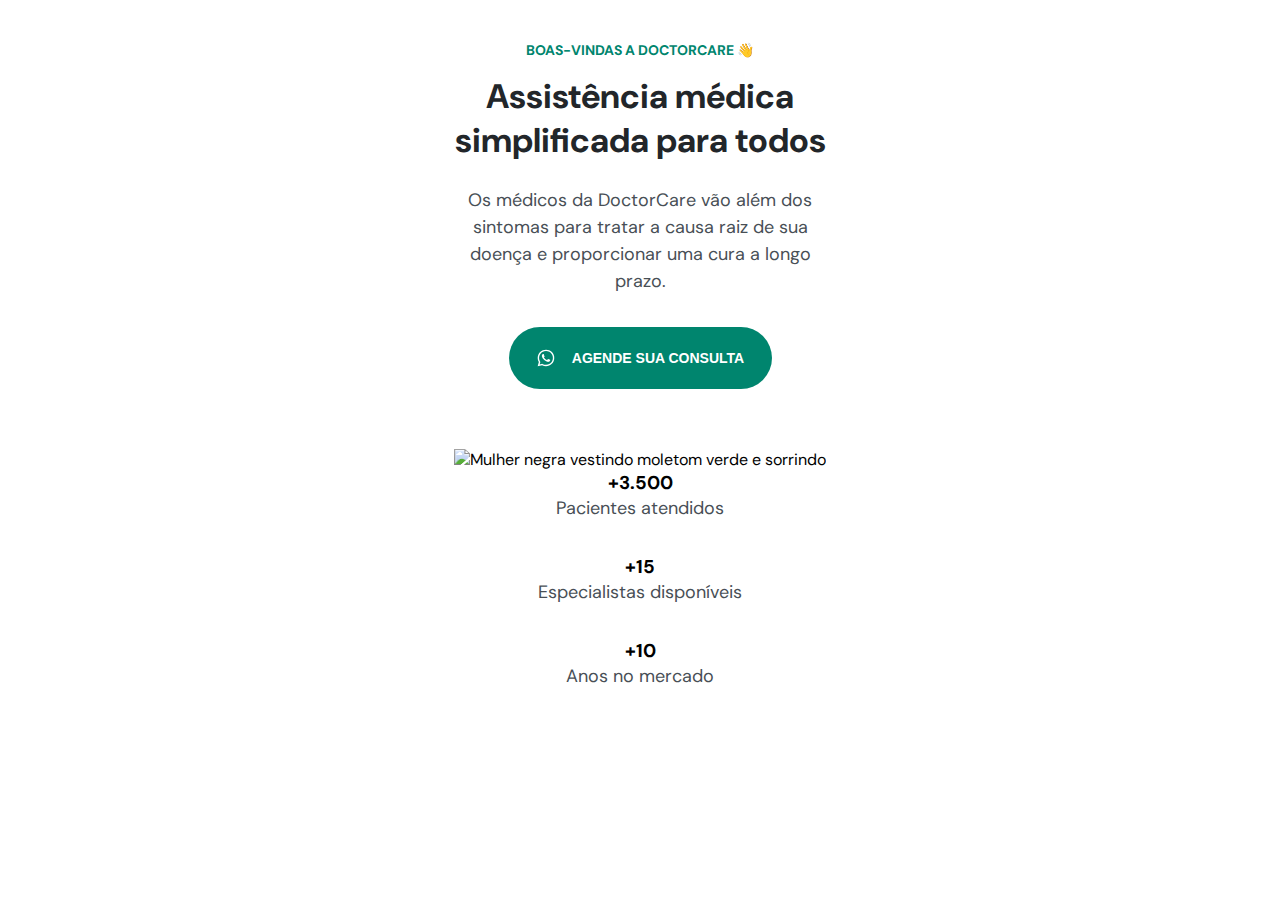
==== index.html @ 50a6f5d2 "dia01" ====
<!DOCTYPE html>
<html lang="en">
  <head>
    <meta charset="UTF-8" />
    <meta name="viewport" content="width=device-width, initial-scale=1.0" />
    <title>DoctorCare</title>

    <link rel="stylesheet" href="/style.css" />

    <link rel="preconnect" href="https://fonts.googleapis.com" />
    <link rel="preconnect" href="https://fonts.gstatic.com" crossorigin />
    <link
      href="https://fonts.googleapis.com/css2?family=DM+Sans:wght@400;700&display=swap"
      rel="stylesheet"
    />
  </head>
  <body>
    <header>
      <h4>BOAS-VINDAS A DOCTORCARE 👋</h4>
      <h1>Assistência médica simplificada para todos</h1>
      <p>
        Os médicos da DoctorCare vão além dos sintomas para tratar a causa raiz
        de sua doença e proporcionar uma cura a longo prazo.
      </p>
      <button>
        <svg
          width="20"
          height="20"
          viewBox="0 0 20 20"
          fill="none"
          xmlns="http://www.w3.org/2000/svg"
        >
          <path
            d="M13.8337 11.6667C13.667 11.5833 12.5837 11.0833 12.417 11C12.2503 10.9167 12.0837 10.9167 11.917 11.0833C11.7503 11.25 11.417 11.75 11.2503 11.9167C11.167 12.0833 11.0003 12.0833 10.8337 12C10.2503 11.75 9.66699 11.4167 9.16699 11C8.75033 10.5833 8.33366 10.0833 8.00033 9.58334C7.91699 9.41668 8.00033 9.25001 8.08366 9.16668C8.16699 9.08334 8.25033 8.91668 8.41699 8.83334C8.50033 8.75001 8.58366 8.58334 8.58366 8.50001C8.66699 8.41668 8.66699 8.25001 8.58366 8.16668C8.50033 8.08334 8.08366 7.08334 7.91699 6.66668C7.83366 6.08334 7.66699 6.08334 7.50033 6.08334C7.41699 6.08334 7.25033 6.08334 7.08366 6.08334C6.91699 6.08334 6.66699 6.25001 6.58366 6.33334C6.08366 6.83334 5.83366 7.41668 5.83366 8.08334C5.91699 8.83334 6.16699 9.58334 6.66699 10.25C7.58366 11.5833 8.75033 12.6667 10.167 13.3333C10.5837 13.5 10.917 13.6667 11.3337 13.75C11.7503 13.9167 12.167 13.9167 12.667 13.8333C13.2503 13.75 13.7503 13.3333 14.0837 12.8333C14.2503 12.5 14.2503 12.1667 14.167 11.8333C14.167 11.8333 14.0003 11.75 13.8337 11.6667ZM15.917 4.08334C12.667 0.833344 7.41699 0.833344 4.16699 4.08334C1.50033 6.75001 1.00033 10.8333 2.83366 14.0833L1.66699 18.3333L6.08366 17.1667C7.33366 17.8333 8.66699 18.1667 10.0003 18.1667C14.5837 18.1667 18.2503 14.5 18.2503 9.91668C18.3337 7.75001 17.417 5.66668 15.917 4.08334ZM13.667 15.75C12.5837 16.4167 11.3337 16.8333 10.0003 16.8333C8.75033 16.8333 7.58366 16.5 6.50033 15.9167L6.25033 15.75L3.66699 16.4167L4.33366 13.9167L4.16699 13.6667C2.16699 10.3333 3.16699 6.16668 6.41699 4.08334C9.66699 2.00001 13.8337 3.08334 15.8337 6.25001C17.8337 9.50001 16.917 13.75 13.667 15.75Z"
            fill="white"
          />
        </svg>

        Agende sua consulta
      </button>

      <img
        src="/assets/foto.svg"
        alt="Mulher negra vestindo moletom verde e sorrindo"
      />
      <h3>+3.500</h3>
      <p>Pacientes atendidos</p>
      <h3>+15</h3>
      <p>Especialistas disponíveis</p>
      <h3>+10</h3>
      <p>Anos no mercado</p>
    </header>
  </body>
</html>
---- style.css ----
* {
  margin: 0;
  box-sizing: border-box;
}

:root {
  --primary-calor: hsl(170, 100%, 26%);
  --hedline: hsl(210, 11%, 15%);
  --paragraph: hsl(210, 9%, 31%);
  font-size: 62.5%; /* 1rem = 10px */
}

body {
  font-family: 'DM Sans';
  font-size: 1.6rem;
  text-align: center;
}

header {
  width: 37.5rem;
  margin-top: 4.1rem;
  margin-right: auto;
  margin-left: auto;
}

h1 {
  margin-bottom: 2.4rem;
  font-size: 3.4rem;
  color: var(--hedline);
  line-height: 130%;
}

h4 {
  margin-bottom: 1.6rem;
  font-size: 1.4rem;
  color: var(--primary-calor);
}

p {
  font-size: 1.8rem;
  line-height: 150%;
  font-weight: 400;
  color: var(--paragraph);
  margin-bottom: 3.2rem;
}

button {
  border: none;
  height: 6.2rem;
  width: 26.3rem;
  margin-bottom: 6rem;
  background: var(--primary-calor);
  border-radius: 4rem;
  color: white;
  text-transform: uppercase;
  font-size: 1.4rem;
  font-weight: 700;
  display: flex;
  align-items: center;
  justify-content: center;
  gap: 1.6rem;
  margin-right: auto;
  margin-left: auto;
}
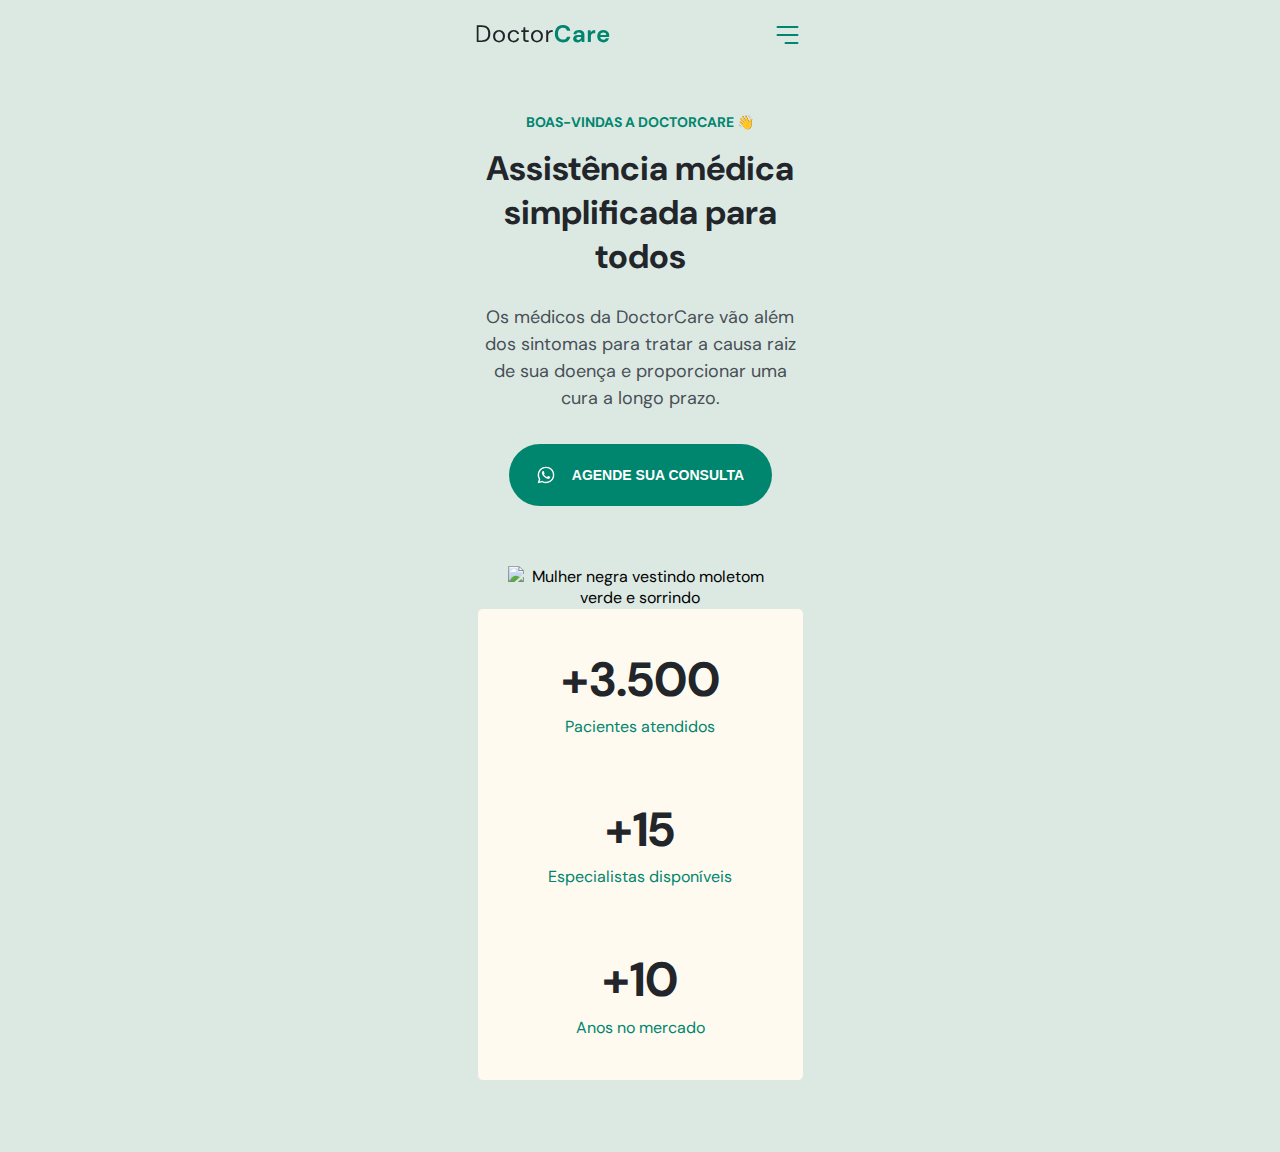
==== commit b9d0274a: "dia02" ====
--- a/index.html
+++ b/index.html
@@ -14,8 +14,211 @@
       rel="stylesheet"
     />
   </head>
-  <body>
-    <header>
+  <body onscroll="onScroll()" class="">
+    <nav id="navigation" class="">
+      <div class="wrapper">
+        <a class="logo" href="#">
+          <svg
+            width="133"
+            height="18"
+            viewBox="0 0 133 18"
+            fill="none"
+            xmlns="http://www.w3.org/2000/svg"
+          >
+            <path
+              d="M0 17.088V0.287999H5.16C8.12 0.287999 10.296 1.04 11.688 2.544C13.096 4.048 13.8 6.112 13.8 8.736C13.8 11.312 13.096 13.352 11.688 14.856C10.296 16.344 8.12 17.088 5.16 17.088H0ZM2.016 15.408H5.112C6.744 15.408 8.04 15.144 9 14.616C9.976 14.072 10.672 13.304 11.088 12.312C11.504 11.304 11.712 10.112 11.712 8.736C11.712 7.328 11.504 6.12 11.088 5.112C10.672 4.104 9.976 3.328 9 2.784C8.04 2.24 6.744 1.968 5.112 1.968H2.016V15.408Z"
+              fill="#212529"
+            />
+            <path
+              d="M22.4949 17.376C21.3749 17.376 20.3669 17.12 19.4709 16.608C18.5749 16.096 17.8629 15.376 17.3349 14.448C16.8229 13.504 16.5669 12.4 16.5669 11.136C16.5669 9.872 16.8309 8.776 17.3589 7.848C17.8869 6.904 18.5989 6.176 19.4949 5.664C20.4069 5.152 21.4229 4.896 22.5429 4.896C23.6629 4.896 24.6709 5.152 25.5669 5.664C26.4629 6.176 27.1669 6.904 27.6789 7.848C28.2069 8.776 28.4709 9.872 28.4709 11.136C28.4709 12.4 28.2069 13.504 27.6789 14.448C27.1509 15.376 26.4309 16.096 25.5189 16.608C24.6229 17.12 23.6149 17.376 22.4949 17.376ZM22.4949 15.648C23.1829 15.648 23.8229 15.48 24.4149 15.144C25.0069 14.808 25.4869 14.304 25.8549 13.632C26.2229 12.96 26.4069 12.128 26.4069 11.136C26.4069 10.144 26.2229 9.312 25.8549 8.64C25.5029 7.968 25.0309 7.464 24.4389 7.128C23.8469 6.792 23.2149 6.624 22.5429 6.624C21.8549 6.624 21.2149 6.792 20.6229 7.128C20.0309 7.464 19.5509 7.968 19.1829 8.64C18.8149 9.312 18.6309 10.144 18.6309 11.136C18.6309 12.128 18.8149 12.96 19.1829 13.632C19.5509 14.304 20.0229 14.808 20.5989 15.144C21.1909 15.48 21.8229 15.648 22.4949 15.648Z"
+              fill="#212529"
+            />
+            <path
+              d="M37.2261 17.376C36.0901 17.376 35.0661 17.12 34.1541 16.608C33.2581 16.08 32.5461 15.352 32.0181 14.424C31.5061 13.48 31.2501 12.384 31.2501 11.136C31.2501 9.888 31.5061 8.8 32.0181 7.872C32.5461 6.928 33.2581 6.2 34.1541 5.688C35.0661 5.16 36.0901 4.896 37.2261 4.896C38.6341 4.896 39.8181 5.264 40.7781 6C41.7541 6.736 42.3701 7.72 42.6261 8.952H40.5621C40.4021 8.216 40.0101 7.648 39.3861 7.248C38.7621 6.832 38.0341 6.624 37.2021 6.624C36.5301 6.624 35.8981 6.792 35.3061 7.128C34.7141 7.464 34.2341 7.968 33.8661 8.64C33.4981 9.312 33.3141 10.144 33.3141 11.136C33.3141 12.128 33.4981 12.96 33.8661 13.632C34.2341 14.304 34.7141 14.816 35.3061 15.168C35.8981 15.504 36.5301 15.672 37.2021 15.672C38.0341 15.672 38.7621 15.472 39.3861 15.072C40.0101 14.656 40.4021 14.072 40.5621 13.32H42.6261C42.3861 14.52 41.7781 15.496 40.8021 16.248C39.8261 17 38.6341 17.376 37.2261 17.376Z"
+              fill="#212529"
+            />
+            <path
+              d="M50.2974 17.088C49.2094 17.088 48.3534 16.824 47.7294 16.296C47.1054 15.768 46.7934 14.816 46.7934 13.44V6.888H44.7294V5.184H46.7934L47.0574 2.328H48.8094V5.184H52.3134V6.888H48.8094V13.44C48.8094 14.192 48.9614 14.704 49.2654 14.976C49.5694 15.232 50.1054 15.36 50.8734 15.36H52.1214V17.088H50.2974Z"
+              fill="#212529"
+            />
+            <path
+              d="M60.4506 17.376C59.3306 17.376 58.3226 17.12 57.4266 16.608C56.5306 16.096 55.8186 15.376 55.2906 14.448C54.7786 13.504 54.5226 12.4 54.5226 11.136C54.5226 9.872 54.7866 8.776 55.3146 7.848C55.8426 6.904 56.5546 6.176 57.4506 5.664C58.3626 5.152 59.3786 4.896 60.4986 4.896C61.6186 4.896 62.6266 5.152 63.5226 5.664C64.4186 6.176 65.1226 6.904 65.6346 7.848C66.1626 8.776 66.4266 9.872 66.4266 11.136C66.4266 12.4 66.1626 13.504 65.6346 14.448C65.1066 15.376 64.3866 16.096 63.4746 16.608C62.5786 17.12 61.5706 17.376 60.4506 17.376ZM60.4506 15.648C61.1386 15.648 61.7786 15.48 62.3706 15.144C62.9626 14.808 63.4426 14.304 63.8106 13.632C64.1786 12.96 64.3626 12.128 64.3626 11.136C64.3626 10.144 64.1786 9.312 63.8106 8.64C63.4586 7.968 62.9866 7.464 62.3946 7.128C61.8026 6.792 61.1706 6.624 60.4986 6.624C59.8106 6.624 59.1706 6.792 58.5786 7.128C57.9866 7.464 57.5066 7.968 57.1386 8.64C56.7706 9.312 56.5866 10.144 56.5866 11.136C56.5866 12.128 56.7706 12.96 57.1386 13.632C57.5066 14.304 57.9786 14.808 58.5546 15.144C59.1466 15.48 59.7786 15.648 60.4506 15.648Z"
+              fill="#212529"
+            />
+            <path
+              d="M69.7097 17.088V5.184H71.5337L71.7017 7.464C72.0697 6.68 72.6297 6.056 73.3817 5.592C74.1337 5.128 75.0617 4.896 76.1657 4.896V7.008H75.6137C74.9097 7.008 74.2617 7.136 73.6697 7.392C73.0777 7.632 72.6057 8.048 72.2537 8.64C71.9017 9.232 71.7257 10.048 71.7257 11.088V17.088H69.7097Z"
+              fill="#212529"
+            />
+            <path
+              d="M86.4924 17.376C84.7964 17.376 83.3404 17.016 82.1244 16.296C80.9084 15.56 79.9724 14.544 79.3164 13.248C78.6604 11.936 78.3324 10.424 78.3324 8.712C78.3324 7 78.6604 5.488 79.3164 4.176C79.9724 2.864 80.9084 1.84 82.1244 1.104C83.3404 0.368 84.7964 0 86.4924 0C88.5084 0 90.1564 0.504 91.4364 1.512C92.7324 2.504 93.5404 3.904 93.8604 5.712H90.4764C90.2684 4.8 89.8204 4.088 89.1324 3.576C88.4604 3.048 87.5644 2.784 86.4444 2.784C84.8924 2.784 83.6764 3.312 82.7964 4.368C81.9164 5.424 81.4764 6.872 81.4764 8.712C81.4764 10.552 81.9164 12 82.7964 13.056C83.6764 14.096 84.8924 14.616 86.4444 14.616C87.5644 14.616 88.4604 14.376 89.1324 13.896C89.8204 13.4 90.2684 12.72 90.4764 11.856H93.8604C93.5404 13.584 92.7324 14.936 91.4364 15.912C90.1564 16.888 88.5084 17.376 86.4924 17.376Z"
+              fill="#00856F"
+            />
+            <path
+              d="M101.092 17.376C100.068 17.376 99.2278 17.216 98.5718 16.896C97.9158 16.56 97.4277 16.12 97.1077 15.576C96.7878 15.032 96.6278 14.432 96.6278 13.776C96.6278 12.672 97.0598 11.776 97.9238 11.088C98.7878 10.4 100.084 10.056 101.812 10.056H104.836V9.768C104.836 8.952 104.604 8.352 104.14 7.968C103.676 7.584 103.1 7.392 102.412 7.392C101.788 7.392 101.244 7.544 100.78 7.848C100.316 8.136 100.028 8.568 99.9157 9.144H96.9157C96.9958 8.28 97.2837 7.528 97.7797 6.888C98.2917 6.248 98.9477 5.76 99.7477 5.424C100.548 5.072 101.444 4.896 102.436 4.896C104.132 4.896 105.468 5.32 106.444 6.168C107.42 7.016 107.908 8.216 107.908 9.768V17.088H105.292L105.004 15.168C104.652 15.808 104.156 16.336 103.516 16.752C102.892 17.168 102.084 17.376 101.092 17.376ZM101.788 14.976C102.668 14.976 103.348 14.688 103.828 14.112C104.324 13.536 104.636 12.824 104.764 11.976H102.148C101.332 11.976 100.748 12.128 100.396 12.432C100.044 12.72 99.8678 13.08 99.8678 13.512C99.8678 13.976 100.044 14.336 100.396 14.592C100.748 14.848 101.212 14.976 101.788 14.976Z"
+              fill="#00856F"
+            />
+            <path
+              d="M111.319 17.088V5.184H114.055L114.343 7.416C114.775 6.648 115.359 6.04 116.095 5.592C116.847 5.128 117.727 4.896 118.735 4.896V8.136H117.871C117.199 8.136 116.599 8.24 116.071 8.448C115.543 8.656 115.127 9.016 114.823 9.528C114.535 10.04 114.391 10.752 114.391 11.664V17.088H111.319Z"
+              fill="#00856F"
+            />
+            <path
+              d="M126.888 17.376C125.688 17.376 124.624 17.12 123.696 16.608C122.768 16.096 122.04 15.376 121.512 14.448C120.984 13.52 120.72 12.448 120.72 11.232C120.72 10 120.976 8.904 121.488 7.944C122.016 6.984 122.736 6.24 123.648 5.712C124.576 5.168 125.664 4.896 126.912 4.896C128.08 4.896 129.112 5.152 130.008 5.664C130.904 6.176 131.6 6.88 132.096 7.776C132.608 8.656 132.864 9.64 132.864 10.728C132.864 10.904 132.856 11.088 132.84 11.28C132.84 11.472 132.832 11.672 132.816 11.88H123.768C123.832 12.808 124.152 13.536 124.728 14.064C125.32 14.592 126.032 14.856 126.864 14.856C127.488 14.856 128.008 14.72 128.424 14.448C128.856 14.16 129.176 13.792 129.384 13.344H132.504C132.28 14.096 131.904 14.784 131.376 15.408C130.864 16.016 130.224 16.496 129.456 16.848C128.704 17.2 127.848 17.376 126.888 17.376ZM126.912 7.392C126.16 7.392 125.496 7.608 124.92 8.04C124.344 8.456 123.976 9.096 123.816 9.96H129.744C129.696 9.176 129.408 8.552 128.88 8.088C128.352 7.624 127.696 7.392 126.912 7.392Z"
+              fill="#00856F"
+            />
+          </svg>
+        </a>
+
+        <div class="menu">
+          <ul>
+            <li><a href="#">Início</a></li>
+            <li><a href="#">Serviços</a></li>
+            <li><a href="#">Sobre</a></li>
+          </ul>
+          <a class="button" href="#">Agende sua consulta</a>
+          <ul class="social-links">
+            <li>
+              <a target="_blank" href="#"
+                ><svg
+                  width="24"
+                  height="24"
+                  viewBox="0 0 24 24"
+                  fill="none"
+                  xmlns="http://www.w3.org/2000/svg"
+                >
+                  <path
+                    d="M17 1.99997H7C4.23858 1.99997 2 4.23855 2 6.99997V17C2 19.7614 4.23858 22 7 22H17C19.7614 22 22 19.7614 22 17V6.99997C22 4.23855 19.7614 1.99997 17 1.99997Z"
+                    stroke="#FFFAF1"
+                    stroke-width="2"
+                    stroke-linecap="round"
+                    stroke-linejoin="round"
+                  />
+                  <path
+                    d="M15.9997 11.3701C16.1231 12.2023 15.981 13.0523 15.5935 13.7991C15.206 14.5459 14.5929 15.1515 13.8413 15.5297C13.0898 15.908 12.2382 16.0397 11.4075 15.906C10.5768 15.7723 9.80947 15.3801 9.21455 14.7852C8.61962 14.1903 8.22744 13.4229 8.09377 12.5923C7.96011 11.7616 8.09177 10.91 8.47003 10.1584C8.84829 9.40691 9.45389 8.7938 10.2007 8.4063C10.9475 8.0188 11.7975 7.87665 12.6297 8.00006C13.4786 8.12594 14.2646 8.52152 14.8714 9.12836C15.4782 9.73521 15.8738 10.5211 15.9997 11.3701Z"
+                    stroke="#FFFAF1"
+                    stroke-width="2"
+                    stroke-linecap="round"
+                    stroke-linejoin="round"
+                  />
+                  <path
+                    d="M17.5 6.49997H17.51"
+                    stroke="#FFFAF1"
+                    stroke-width="2"
+                    stroke-linecap="round"
+                    stroke-linejoin="round"
+                  />
+                </svg>
+              </a>
+            </li>
+            <li>
+              <a target="_blank" href="#"
+                ><svg
+                  width="24"
+                  height="24"
+                  viewBox="0 0 24 24"
+                  fill="none"
+                  xmlns="http://www.w3.org/2000/svg"
+                >
+                  <path
+                    d="M18 1.99997H15C13.6739 1.99997 12.4021 2.52675 11.4645 3.46444C10.5268 4.40212 10 5.67389 10 6.99997V9.99997H7V14H10V22H14V14H17L18 9.99997H14V6.99997C14 6.73475 14.1054 6.4804 14.2929 6.29286C14.4804 6.10533 14.7348 5.99997 15 5.99997H18V1.99997Z"
+                    stroke="#FFFAF1"
+                    stroke-width="2"
+                    stroke-linecap="round"
+                    stroke-linejoin="round"
+                  />
+                </svg>
+              </a>
+            </li>
+            <li>
+              <a target="_blank" href="#"
+                ><svg
+                  width="24"
+                  height="24"
+                  viewBox="0 0 24 24"
+                  fill="none"
+                  xmlns="http://www.w3.org/2000/svg"
+                >
+                  <path
+                    d="M22.5396 6.42C22.4208 5.94541 22.1789 5.51057 21.8382 5.15941C21.4976 4.80824 21.0703 4.55318 20.5996 4.42C18.8796 4 11.9996 4 11.9996 4C11.9996 4 5.1196 4 3.3996 4.46C2.92884 4.59318 2.50157 4.84824 2.16094 5.19941C1.82031 5.55057 1.57838 5.98541 1.4596 6.46C1.14481 8.20556 0.990831 9.97631 0.999595 11.75C0.988374 13.537 1.14236 15.3213 1.4596 17.08C1.59055 17.5398 1.8379 17.9581 2.17774 18.2945C2.51758 18.6308 2.93842 18.8738 3.3996 19C5.1196 19.46 11.9996 19.46 11.9996 19.46C11.9996 19.46 18.8796 19.46 20.5996 19C21.0703 18.8668 21.4976 18.6118 21.8382 18.2606C22.1789 17.9094 22.4208 17.4746 22.5396 17C22.852 15.2676 23.0059 13.5103 22.9996 11.75C23.0108 9.96295 22.8568 8.1787 22.5396 6.42Z"
+                    stroke="#FFFAF1"
+                    stroke-width="2"
+                    stroke-linecap="round"
+                    stroke-linejoin="round"
+                  />
+                  <path
+                    d="M9.75 15.02L15.5 11.75L9.75 8.48001V15.02Z"
+                    stroke="#FFFAF1"
+                    stroke-width="2"
+                    stroke-linecap="round"
+                    stroke-linejoin="round"
+                  />
+                </svg>
+              </a>
+            </li>
+          </ul>
+        </div>
+
+        <button
+          aria-expanded="false"
+          aria-label="Abrir Menu"
+          onclick="openMenu()"
+          class="open-menu"
+        >
+          <svg
+            width="40"
+            height="40"
+            viewBox="0 0 40 40"
+            fill="none"
+            xmlns="http://www.w3.org/2000/svg"
+          >
+            <path
+              d="M10 20H30"
+              stroke="#00856F"
+              stroke-width="2"
+              stroke-linecap="round"
+              stroke-linejoin="round"
+            />
+            <path
+              d="M10 12H30"
+              stroke="#00856F"
+              stroke-width="2"
+              stroke-linecap="round"
+              stroke-linejoin="round"
+            />
+            <path
+              d="M18 28L30 28"
+              stroke="#00856F"
+              stroke-width="2"
+              stroke-linecap="round"
+              stroke-linejoin="round"
+            />
+          </svg>
+        </button>
+        <button
+          aria-expanded="true"
+          aria-label="Fechar Menu"
+          onclick="closeMenu()"
+          class="close-menu"
+        >
+          <svg
+            width="40"
+            height="40"
+            viewBox="0 0 40 40"
+            fill="none"
+            xmlns="http://www.w3.org/2000/svg"
+          >
+            <path
+              d="M30 10L10 30M10 10L30 30"
+              stroke="#FFFAF1"
+              stroke-width="2"
+              stroke-linecap="round"
+              stroke-linejoin="round"
+            />
+          </svg>
+        </button>
+      </div>
+    </nav>
+
+    <header class="wrapper">
       <h4>BOAS-VINDAS A DOCTORCARE 👋</h4>
       <h1>Assistência médica simplificada para todos</h1>
       <p>
@@ -43,12 +246,25 @@
         src="/assets/foto.svg"
         alt="Mulher negra vestindo moletom verde e sorrindo"
       />
-      <h3>+3.500</h3>
-      <p>Pacientes atendidos</p>
-      <h3>+15</h3>
-      <p>Especialistas disponíveis</p>
-      <h3>+10</h3>
-      <p>Anos no mercado</p>
+
+      <div class="stats">
+        <div class="stat">
+          <h3>+3.500</h3>
+          <p>Pacientes atendidos</p>
+        </div>
+
+        <div class="stat">
+          <h3>+15</h3>
+          <p>Especialistas disponíveis</p>
+        </div>
+
+        <div class="stat">
+          <h3>+10</h3>
+          <p>Anos no mercado</p>
+        </div>
+      </div>
     </header>
+
+    <script src="main.js"></script>
   </body>
 </html>
--- a/style.css
+++ b/style.css
@@ -1,64 +1,270 @@
+/*======== GERAL ========*/
 * {
   margin: 0;
+  padding: 0;
   box-sizing: border-box;
 }
 
 :root {
-  --primary-calor: hsl(170, 100%, 26%);
+  --primary-color: hsl(170, 100%, 26%);
   --hedline: hsl(210, 11%, 15%);
   --paragraph: hsl(210, 9%, 31%);
+
+  --brand-beige: hsl(39, 100%, 97%);
+  --brand-light: hsl(148, 23%, 89%);
+
+  --nav-height: 7.2rem;
+
   font-size: 62.5%; /* 1rem = 10px */
+}
+
+html,
+body {
+  width: 100%;
+  height: 100%;
 }
 
 body {
   font-family: 'DM Sans';
   font-size: 1.6rem;
+
   text-align: center;
-}
-
+
+  overflow: overlay;
+}
+
+.wrapper {
+  width: 37.5rem;
+  margin-inline: auto;
+  padding-inline: 2.4rem;
+}
+
+ul {
+  list-style: none;
+}
+
+/*======== HEADER ========*/
 header {
-  width: 37.5rem;
-  margin-top: 4.1rem;
-  margin-right: auto;
-  margin-left: auto;
-}
-
-h1 {
-  margin-bottom: 2.4rem;
+  margin-top: calc(4.1rem + var(--nav-height));
+}
+
+header::before {
+  content: '';
+  width: 100%;
+  height: calc(108rem + var(--nav-height));
+  background-color: var(--brand-light);
+  display: block;
+
+  position: absolute;
+  top: 0;
+  left: 0;
+  z-index: -1;
+}
+
+header h1 {
   font-size: 3.4rem;
   color: var(--hedline);
+  margin-bottom: 2.4rem;
+
   line-height: 130%;
 }
 
-h4 {
+header h4 {
+  font-size: 1.4rem;
+  color: var(--primary-color);
   margin-bottom: 1.6rem;
-  font-size: 1.4rem;
-  color: var(--primary-calor);
-}
-
-p {
+}
+
+header p {
   font-size: 1.8rem;
+  color: var(--paragraph);
+  font-weight: 400;
   line-height: 150%;
-  font-weight: 400;
-  color: var(--paragraph);
+
   margin-bottom: 3.2rem;
 }
 
-button {
+header button {
+  background: var(--primary-color);
+
   border: none;
+  border-radius: 4rem;
+
+  margin-bottom: 6rem;
+
   height: 6.2rem;
   width: 26.3rem;
-  margin-bottom: 6rem;
-  background: var(--primary-calor);
-  border-radius: 4rem;
+
   color: white;
-  text-transform: uppercase;
   font-size: 1.4rem;
   font-weight: 700;
+  text-transform: uppercase;
+
   display: flex;
   align-items: center;
   justify-content: center;
   gap: 1.6rem;
-  margin-right: auto;
-  margin-left: auto;
-}
+
+  margin-inline: auto;
+}
+
+header img {
+  width: 26.4rem;
+  display: block;
+  margin-inline: auto;
+  object-position: 0 2rem;
+}
+
+.stats {
+  width: 32.7rem;
+  padding-block: 4rem;
+  margin-inline: auto;
+
+  background-color: var(--brand-beige);
+  border: 1px solid var(--brand-light);
+  border-radius: 0.6rem;
+
+  display: flex;
+  flex-direction: column;
+  justify-content: center;
+  gap: 6rem;
+}
+
+.stat h3 {
+  font-size: 4.8rem;
+  color: var(--hedline);
+  line-height: 130%;
+
+  margin-bottom: 0.4rem;
+}
+
+.stat p {
+  margin: 0;
+  color: var(--primary-color);
+  font-size: 1.6rem;
+  line-height: 150%;
+}
+
+/*======== NAVIGATION ========*/
+nav {
+  display: flex;
+
+  height: var(--nav-height);
+
+  position: fixed;
+  top: 0;
+  left: 50%;
+  transform: translateX(-50%);
+}
+nav .wrapper {
+  display: flex;
+  align-items: center;
+  justify-content: space-between;
+}
+
+nav.scroll {
+  background: var(--primary-color);
+  width: 100vw;
+}
+
+nav.scroll svg:nth-child(1) path {
+  fill: white;
+}
+
+nav.scroll button path {
+  stroke: white;
+}
+
+nav button {
+  background: none;
+  border: none;
+  cursor: pointer;
+}
+
+/*======== MENU-EXPANDED ========*/
+body.expanded-menu {
+  overflow: hidden;
+}
+
+body.expanded-menu > *:not(nav) {
+  display: none;
+}
+
+.menu,
+.close-menu,
+body.expanded-menu .open-menu {
+  opacity: 0;
+  visibility: hidden;
+}
+
+body.expanded-menu .menu,
+body.expanded-menu .close-menu {
+  opacity: 1;
+  visibility: visible;
+}
+
+body.expanded-menu .menu {
+  position: fixed;
+  top: 0;
+  left: 0;
+  background: var(--primary-color);
+
+  width: 100vw;
+  height: 100vh;
+
+  padding-top: var(--nav-height);
+}
+
+body.expanded-menu nav {
+  position: relative;
+}
+
+.menu ul:nth-child(1) {
+  display: flex;
+  flex-direction: column;
+  gap: 4.8rem;
+  margin-top: 6rem;
+  font-size: 2.4rem;
+  line-height: 3.1rem;
+}
+
+.menu ul li a {
+  color: white;
+  text-decoration: none;
+}
+
+.menu .button {
+  background: white;
+  border-radius: 4rem;
+  font-weight: 700;
+  font-size: 1.8rem;
+  line-height: 2.3rem;
+  text-transform: uppercase;
+  text-decoration: none;
+  color: var(--primary-color);
+  display: inline-block;
+  padding: 1.6rem 3.2rem;
+  margin-top: 4.8rem;
+  margin-bottom: 8rem;
+}
+
+.social-links {
+  display: flex;
+  gap: 3.2rem;
+  align-items: center;
+  justify-content: center;
+}
+
+body.expanded-menu .logo,
+body.expanded-menu nav button {
+  position: relative;
+  z-index: 100;
+}
+
+body.expanded-menu .logo path {
+  fill: white;
+}
+
+body.expanded-menu button path {
+  stroke: white;
+}
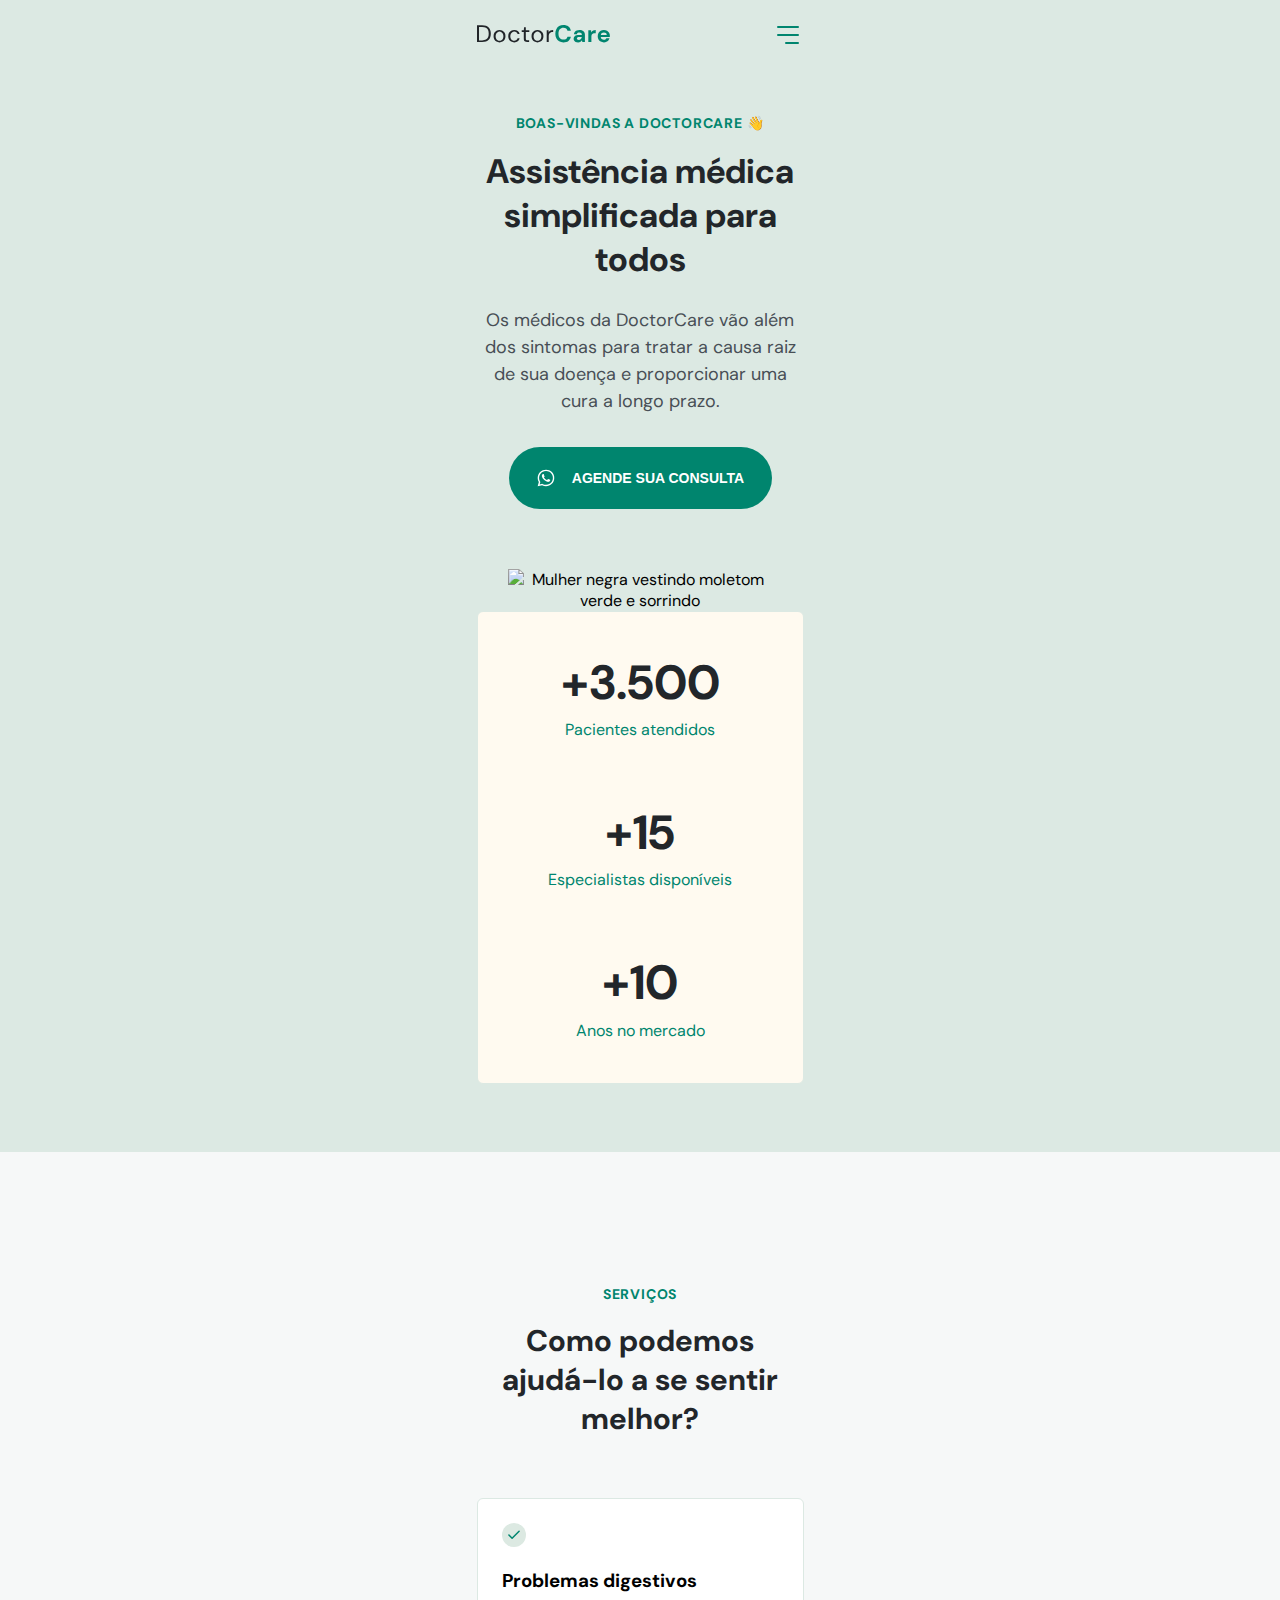
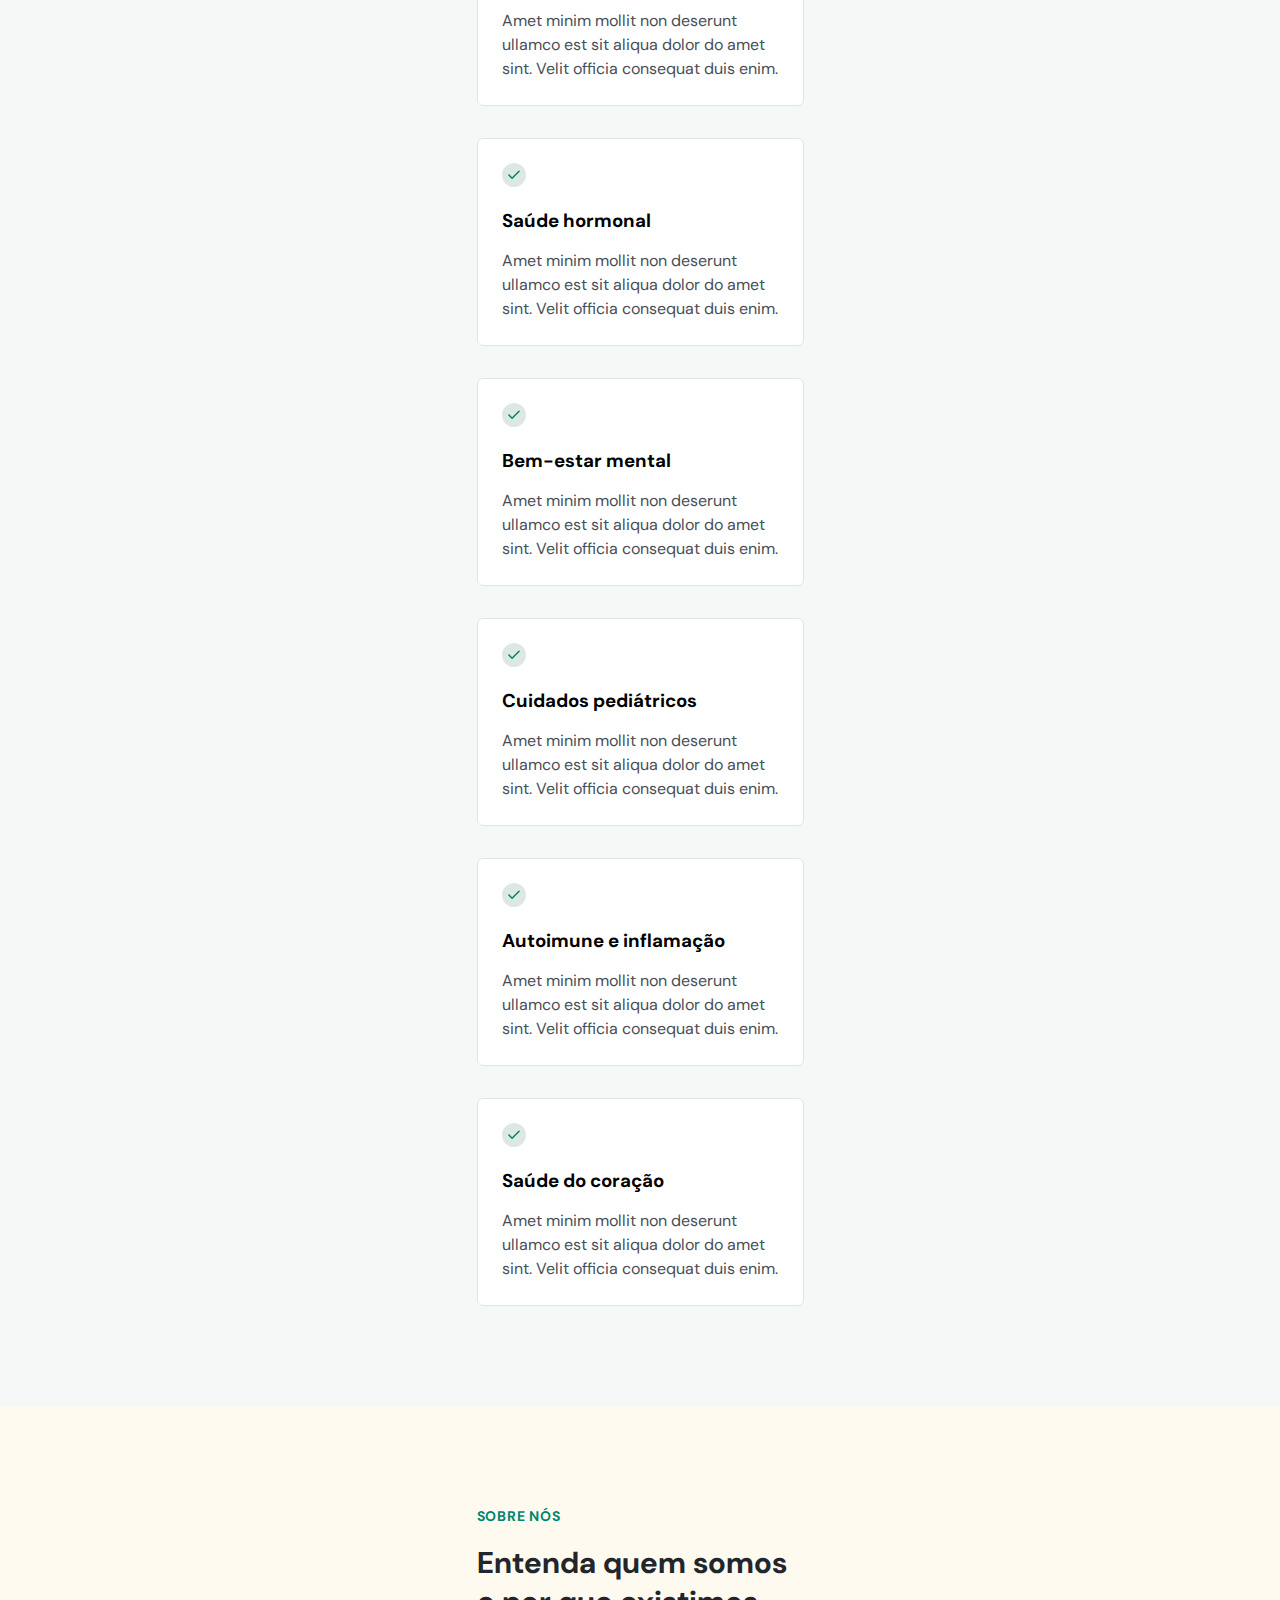
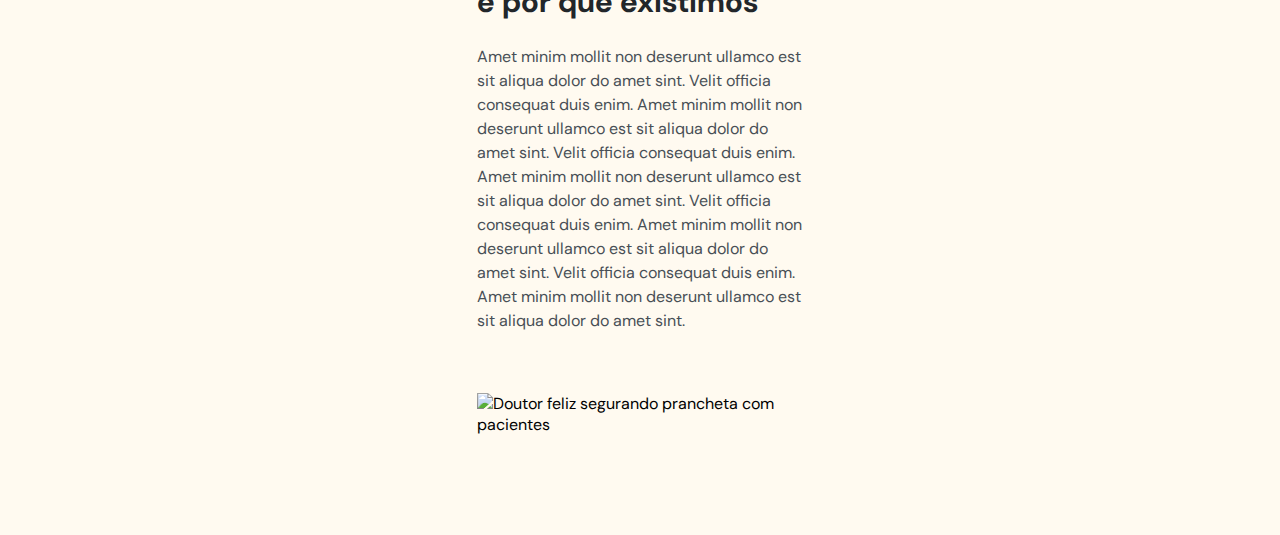
==== commit 45a781fe: "dia03" ====
--- a/index.html
+++ b/index.html
@@ -14,10 +14,10 @@
       rel="stylesheet"
     />
   </head>
-  <body onscroll="onScroll()" class="">
-    <nav id="navigation" class="">
+  <body onscroll="onScroll()">
+    <nav id="navigation">
       <div class="wrapper">
-        <a class="logo" href="#">
+        <a class="logo" href="#home">
           <svg
             width="133"
             height="18"
@@ -70,9 +70,9 @@
 
         <div class="menu">
           <ul>
-            <li><a href="#">Início</a></li>
-            <li><a href="#">Serviços</a></li>
-            <li><a href="#">Sobre</a></li>
+            <li><a onclick="closeMenu()" href="#home">Início</a></li>
+            <li><a onclick="closeMenu()" href="#services">Serviços</a></li>
+            <li><a onclick="closeMenu()" href="#about">Sobre</a></li>
           </ul>
           <a class="button" href="#">Agende sua consulta</a>
           <ul class="social-links">
@@ -218,53 +218,235 @@
       </div>
     </nav>
 
-    <header class="wrapper">
-      <h4>BOAS-VINDAS A DOCTORCARE 👋</h4>
-      <h1>Assistência médica simplificada para todos</h1>
-      <p>
-        Os médicos da DoctorCare vão além dos sintomas para tratar a causa raiz
-        de sua doença e proporcionar uma cura a longo prazo.
-      </p>
-      <button>
-        <svg
-          width="20"
-          height="20"
-          viewBox="0 0 20 20"
-          fill="none"
-          xmlns="http://www.w3.org/2000/svg"
-        >
-          <path
-            d="M13.8337 11.6667C13.667 11.5833 12.5837 11.0833 12.417 11C12.2503 10.9167 12.0837 10.9167 11.917 11.0833C11.7503 11.25 11.417 11.75 11.2503 11.9167C11.167 12.0833 11.0003 12.0833 10.8337 12C10.2503 11.75 9.66699 11.4167 9.16699 11C8.75033 10.5833 8.33366 10.0833 8.00033 9.58334C7.91699 9.41668 8.00033 9.25001 8.08366 9.16668C8.16699 9.08334 8.25033 8.91668 8.41699 8.83334C8.50033 8.75001 8.58366 8.58334 8.58366 8.50001C8.66699 8.41668 8.66699 8.25001 8.58366 8.16668C8.50033 8.08334 8.08366 7.08334 7.91699 6.66668C7.83366 6.08334 7.66699 6.08334 7.50033 6.08334C7.41699 6.08334 7.25033 6.08334 7.08366 6.08334C6.91699 6.08334 6.66699 6.25001 6.58366 6.33334C6.08366 6.83334 5.83366 7.41668 5.83366 8.08334C5.91699 8.83334 6.16699 9.58334 6.66699 10.25C7.58366 11.5833 8.75033 12.6667 10.167 13.3333C10.5837 13.5 10.917 13.6667 11.3337 13.75C11.7503 13.9167 12.167 13.9167 12.667 13.8333C13.2503 13.75 13.7503 13.3333 14.0837 12.8333C14.2503 12.5 14.2503 12.1667 14.167 11.8333C14.167 11.8333 14.0003 11.75 13.8337 11.6667ZM15.917 4.08334C12.667 0.833344 7.41699 0.833344 4.16699 4.08334C1.50033 6.75001 1.00033 10.8333 2.83366 14.0833L1.66699 18.3333L6.08366 17.1667C7.33366 17.8333 8.66699 18.1667 10.0003 18.1667C14.5837 18.1667 18.2503 14.5 18.2503 9.91668C18.3337 7.75001 17.417 5.66668 15.917 4.08334ZM13.667 15.75C12.5837 16.4167 11.3337 16.8333 10.0003 16.8333C8.75033 16.8333 7.58366 16.5 6.50033 15.9167L6.25033 15.75L3.66699 16.4167L4.33366 13.9167L4.16699 13.6667C2.16699 10.3333 3.16699 6.16668 6.41699 4.08334C9.66699 2.00001 13.8337 3.08334 15.8337 6.25001C17.8337 9.50001 16.917 13.75 13.667 15.75Z"
-            fill="white"
+    <section id="home">
+      <div class="wrapper">
+        <header>
+          <h4>BOAS-VINDAS A DOCTORCARE 👋</h4>
+          <h1>Assistência médica simplificada para todos</h1>
+        </header>
+        <div class="content">
+          <p>
+            Os médicos da DoctorCare vão além dos sintomas para tratar a causa
+            raiz de sua doença e proporcionar uma cura a longo prazo.
+          </p>
+          <button>
+            <svg
+              width="20"
+              height="20"
+              viewBox="0 0 20 20"
+              fill="none"
+              xmlns="http://www.w3.org/2000/svg"
+            >
+              <path
+                d="M13.8337 11.6667C13.667 11.5833 12.5837 11.0833 12.417 11C12.2503 10.9167 12.0837 10.9167 11.917 11.0833C11.7503 11.25 11.417 11.75 11.2503 11.9167C11.167 12.0833 11.0003 12.0833 10.8337 12C10.2503 11.75 9.66699 11.4167 9.16699 11C8.75033 10.5833 8.33366 10.0833 8.00033 9.58334C7.91699 9.41668 8.00033 9.25001 8.08366 9.16668C8.16699 9.08334 8.25033 8.91668 8.41699 8.83334C8.50033 8.75001 8.58366 8.58334 8.58366 8.50001C8.66699 8.41668 8.66699 8.25001 8.58366 8.16668C8.50033 8.08334 8.08366 7.08334 7.91699 6.66668C7.83366 6.08334 7.66699 6.08334 7.50033 6.08334C7.41699 6.08334 7.25033 6.08334 7.08366 6.08334C6.91699 6.08334 6.66699 6.25001 6.58366 6.33334C6.08366 6.83334 5.83366 7.41668 5.83366 8.08334C5.91699 8.83334 6.16699 9.58334 6.66699 10.25C7.58366 11.5833 8.75033 12.6667 10.167 13.3333C10.5837 13.5 10.917 13.6667 11.3337 13.75C11.7503 13.9167 12.167 13.9167 12.667 13.8333C13.2503 13.75 13.7503 13.3333 14.0837 12.8333C14.2503 12.5 14.2503 12.1667 14.167 11.8333C14.167 11.8333 14.0003 11.75 13.8337 11.6667ZM15.917 4.08334C12.667 0.833344 7.41699 0.833344 4.16699 4.08334C1.50033 6.75001 1.00033 10.8333 2.83366 14.0833L1.66699 18.3333L6.08366 17.1667C7.33366 17.8333 8.66699 18.1667 10.0003 18.1667C14.5837 18.1667 18.2503 14.5 18.2503 9.91668C18.3337 7.75001 17.417 5.66668 15.917 4.08334ZM13.667 15.75C12.5837 16.4167 11.3337 16.8333 10.0003 16.8333C8.75033 16.8333 7.58366 16.5 6.50033 15.9167L6.25033 15.75L3.66699 16.4167L4.33366 13.9167L4.16699 13.6667C2.16699 10.3333 3.16699 6.16668 6.41699 4.08334C9.66699 2.00001 13.8337 3.08334 15.8337 6.25001C17.8337 9.50001 16.917 13.75 13.667 15.75Z"
+                fill="white"
+              />
+            </svg>
+
+            Agende sua consulta
+          </button>
+
+          <img
+            src="/assets/mulher-negra-sorrindo.svg"
+            alt="Mulher negra vestindo moletom verde e sorrindo"
           />
-        </svg>
-
-        Agende sua consulta
-      </button>
-
-      <img
-        src="/assets/foto.svg"
-        alt="Mulher negra vestindo moletom verde e sorrindo"
-      />
-
-      <div class="stats">
-        <div class="stat">
-          <h3>+3.500</h3>
-          <p>Pacientes atendidos</p>
         </div>
 
-        <div class="stat">
-          <h3>+15</h3>
-          <p>Especialistas disponíveis</p>
-        </div>
-
-        <div class="stat">
-          <h3>+10</h3>
-          <p>Anos no mercado</p>
+        <div class="stats">
+          <div class="stat">
+            <h3>+3.500</h3>
+            <p>Pacientes atendidos</p>
+          </div>
+
+          <div class="stat">
+            <h3>+15</h3>
+            <p>Especialistas disponíveis</p>
+          </div>
+
+          <div class="stat">
+            <h3>+10</h3>
+            <p>Anos no mercado</p>
+          </div>
         </div>
       </div>
-    </header>
-
+    </section>
+
+    <section id="services">
+      <div class="wrapper">
+        <header>
+          <h4>Serviços</h4>
+          <h2>Como podemos ajudá-lo a se sentir melhor?</h2>
+        </header>
+
+        <div class="content">
+          <div class="cards">
+            <div class="card">
+              <svg
+                width="24"
+                height="24"
+                viewBox="0 0 24 24"
+                fill="none"
+                xmlns="http://www.w3.org/2000/svg"
+              >
+                <circle cx="12" cy="12" r="12" fill="#DCE9E2" />
+                <path
+                  d="M17.091 8.18188L10.091 15.1819L6.90918 12.0001"
+                  stroke="#00856F"
+                  stroke-width="1.5"
+                  stroke-linecap="round"
+                  stroke-linejoin="round"
+                />
+              </svg>
+
+              <h3>Problemas digestivos</h3>
+              <p>
+                Amet minim mollit non deserunt ullamco est sit aliqua dolor do
+                amet sint. Velit officia consequat duis enim.
+              </p>
+            </div>
+
+            <div class="card">
+              <svg
+                width="24"
+                height="24"
+                viewBox="0 0 24 24"
+                fill="none"
+                xmlns="http://www.w3.org/2000/svg"
+              >
+                <circle cx="12" cy="12" r="12" fill="#DCE9E2" />
+                <path
+                  d="M17.091 8.18188L10.091 15.1819L6.90918 12.0001"
+                  stroke="#00856F"
+                  stroke-width="1.5"
+                  stroke-linecap="round"
+                  stroke-linejoin="round"
+                />
+              </svg>
+
+              <h3>Saúde hormonal</h3>
+              <p>
+                Amet minim mollit non deserunt ullamco est sit aliqua dolor do
+                amet sint. Velit officia consequat duis enim.
+              </p>
+            </div>
+
+            <div class="card">
+              <svg
+                width="24"
+                height="24"
+                viewBox="0 0 24 24"
+                fill="none"
+                xmlns="http://www.w3.org/2000/svg"
+              >
+                <circle cx="12" cy="12" r="12" fill="#DCE9E2" />
+                <path
+                  d="M17.091 8.18188L10.091 15.1819L6.90918 12.0001"
+                  stroke="#00856F"
+                  stroke-width="1.5"
+                  stroke-linecap="round"
+                  stroke-linejoin="round"
+                />
+              </svg>
+
+              <h3>Bem-estar mental</h3>
+              <p>
+                Amet minim mollit non deserunt ullamco est sit aliqua dolor do
+                amet sint. Velit officia consequat duis enim.
+              </p>
+            </div>
+            <div class="card">
+              <svg
+                width="24"
+                height="24"
+                viewBox="0 0 24 24"
+                fill="none"
+                xmlns="http://www.w3.org/2000/svg"
+              >
+                <circle cx="12" cy="12" r="12" fill="#DCE9E2" />
+                <path
+                  d="M17.091 8.18188L10.091 15.1819L6.90918 12.0001"
+                  stroke="#00856F"
+                  stroke-width="1.5"
+                  stroke-linecap="round"
+                  stroke-linejoin="round"
+                />
+              </svg>
+
+              <h3>Cuidados pediátricos</h3>
+              <p>
+                Amet minim mollit non deserunt ullamco est sit aliqua dolor do
+                amet sint. Velit officia consequat duis enim.
+              </p>
+            </div>
+            <div class="card">
+              <svg
+                width="24"
+                height="24"
+                viewBox="0 0 24 24"
+                fill="none"
+                xmlns="http://www.w3.org/2000/svg"
+              >
+                <circle cx="12" cy="12" r="12" fill="#DCE9E2" />
+                <path
+                  d="M17.091 8.18188L10.091 15.1819L6.90918 12.0001"
+                  stroke="#00856F"
+                  stroke-width="1.5"
+                  stroke-linecap="round"
+                  stroke-linejoin="round"
+                />
+              </svg>
+
+              <h3>Autoimune e inflamação</h3>
+              <p>
+                Amet minim mollit non deserunt ullamco est sit aliqua dolor do
+                amet sint. Velit officia consequat duis enim.
+              </p>
+            </div>
+            <div class="card">
+              <svg
+                width="24"
+                height="24"
+                viewBox="0 0 24 24"
+                fill="none"
+                xmlns="http://www.w3.org/2000/svg"
+              >
+                <circle cx="12" cy="12" r="12" fill="#DCE9E2" />
+                <path
+                  d="M17.091 8.18188L10.091 15.1819L6.90918 12.0001"
+                  stroke="#00856F"
+                  stroke-width="1.5"
+                  stroke-linecap="round"
+                  stroke-linejoin="round"
+                />
+              </svg>
+
+              <h3>Saúde do coração</h3>
+              <p>
+                Amet minim mollit non deserunt ullamco est sit aliqua dolor do
+                amet sint. Velit officia consequat duis enim.
+              </p>
+            </div>
+          </div>
+        </div>
+      </div>
+    </section>
+    <section id="about">
+      <div class="wrapper">
+        <header>
+          <h4>Sobre nós</h4>
+          <h2>Entenda quem somos e por que existimos</h2>
+        </header>
+
+        <div class="content">
+          <p>
+            Amet minim mollit non deserunt ullamco est sit aliqua dolor do amet sint. Velit officia consequat duis enim. Amet minim mollit non deserunt ullamco est sit aliqua dolor do amet sint. Velit officia consequat duis enim. Amet minim mollit non deserunt ullamco est sit aliqua dolor do amet sint. Velit officia consequat duis enim. Amet minim mollit non deserunt ullamco est sit aliqua dolor do amet sint. Velit officia consequat duis enim. Amet minim mollit non deserunt ullamco est sit aliqua dolor do amet sint.
+          </p>
+          <img src="/assets/doutor-feliz-segurando-prancheta-com-pacientes.svg" alt="Doutor feliz segurando prancheta com pacientes" />
+        </div>
+      </div>
+    </section>
+    <!-- ScrollReveal Lib-->
+    <script src="https://unpkg.com/scrollreveal"></script>
     <script src="main.js"></script>
   </body>
 </html>
--- a/style.css
+++ b/style.css
@@ -13,9 +13,15 @@
   --brand-beige: hsl(39, 100%, 97%);
   --brand-light: hsl(148, 23%, 89%);
 
+  --bg-light: hsl(180, 14%, 97%);
+
   --nav-height: 7.2rem;
 
   font-size: 62.5%; /* 1rem = 10px */
+}
+
+html {
+  scroll-behavior: smooth;
 }
 
 html,
@@ -31,6 +37,8 @@
   text-align: center;
 
   overflow: overlay;
+
+  background-color: var(--bg-light);
 }
 
 .wrapper {
@@ -43,12 +51,53 @@
   list-style: none;
 }
 
-/*======== HEADER ========*/
-header {
-  margin-top: calc(4.1rem + var(--nav-height));
-}
-
-header::before {
+img {
+  width: 100%;
+}
+
+section {
+  padding-block: 10rem;
+}
+
+section header h4 {
+  font-size: 1.4rem;
+  font-weight: 700;
+  line-height: 150%;
+  letter-spacing: 0.08rem;
+  color: var(--primary-color);
+  margin-bottom: 1.6rem;
+  text-transform: uppercase;
+}
+
+section header h2 {
+  font-size: 3rem;
+  line-height: 3.9rem;
+
+  color: var(--hedline);
+}
+
+section header h1 {
+  font-size: 3.4rem;
+  color: var(--hedline);
+  line-height: 130%;
+
+  margin-bottom: 2.4rem;
+}
+
+section .content p {
+  font-size: 1.6rem;
+  font-weight: 400;
+  line-height: 150%;
+
+  color: var(--paragraph);
+}
+
+/*======== HOME ========*/
+#home {
+  padding-top: calc(4.1rem + var(--nav-height));
+}
+
+#home::before {
   content: '';
   width: 100%;
   height: calc(108rem + var(--nav-height));
@@ -61,21 +110,7 @@
   z-index: -1;
 }
 
-header h1 {
-  font-size: 3.4rem;
-  color: var(--hedline);
-  margin-bottom: 2.4rem;
-
-  line-height: 130%;
-}
-
-header h4 {
-  font-size: 1.4rem;
-  color: var(--primary-color);
-  margin-bottom: 1.6rem;
-}
-
-header p {
+#home p {
   font-size: 1.8rem;
   color: var(--paragraph);
   font-weight: 400;
@@ -84,7 +119,7 @@
   margin-bottom: 3.2rem;
 }
 
-header button {
+#home button {
   background: var(--primary-color);
 
   border: none;
@@ -108,14 +143,14 @@
   margin-inline: auto;
 }
 
-header img {
+#home img {
   width: 26.4rem;
   display: block;
   margin-inline: auto;
   object-position: 0 2rem;
 }
 
-.stats {
+#home .stats {
   width: 32.7rem;
   padding-block: 4rem;
   margin-inline: auto;
@@ -130,7 +165,7 @@
   gap: 6rem;
 }
 
-.stat h3 {
+#home .stat h3 {
   font-size: 4.8rem;
   color: var(--hedline);
   line-height: 130%;
@@ -138,7 +173,7 @@
   margin-bottom: 0.4rem;
 }
 
-.stat p {
+#home .stat p {
   margin: 0;
   color: var(--primary-color);
   font-size: 1.6rem;
@@ -153,8 +188,9 @@
 
   position: fixed;
   top: 0;
-  left: 50%;
-  transform: translateX(-50%);
+  width: 100vw;
+
+  z-index: 100;
 }
 nav .wrapper {
   display: flex;
@@ -164,10 +200,9 @@
 
 nav.scroll {
   background: var(--primary-color);
-  width: 100vw;
-}
-
-nav.scroll svg:nth-child(1) path {
+}
+
+nav.scroll .logo path {
   fill: white;
 }
 
@@ -187,7 +222,7 @@
 }
 
 body.expanded-menu > *:not(nav) {
-  display: none;
+  visibility: hidden;
 }
 
 .menu,
@@ -203,6 +238,10 @@
   visibility: visible;
 }
 
+.menu {
+transform: translateY(100%);
+}
+
 body.expanded-menu .menu {
   position: fixed;
   top: 0;
@@ -213,10 +252,9 @@
   height: 100vh;
 
   padding-top: var(--nav-height);
-}
-
-body.expanded-menu nav {
-  position: relative;
+
+  transition: transform 300ms;
+  transform: translateY(0);
 }
 
 .menu ul:nth-child(1) {
@@ -268,3 +306,41 @@
 body.expanded-menu button path {
   stroke: white;
 }
+
+/*======== SERVICES ========*/
+#services h2 {
+  margin-bottom: 6rem;
+}
+
+#services .cards {
+  display: flex;
+  flex-direction: column;
+  gap: 3.2rem;
+}
+
+#services .card {
+  padding: 2.4rem;
+  text-align: left;
+  background: white;
+
+  border: 1px solid var(--brand-light);
+  border-radius: 0.6rem;
+}
+
+#services .card h3 {
+  margin-block: 1.6rem;
+}
+
+/*======== ABOUT ========*/
+#about {
+  text-align: left;
+  background-color: var(--brand-beige);
+}
+#about header h2 {
+  margin-bottom: 2.4rem;
+}
+
+#about .content p {
+  margin-top: 2.4rem;
+  margin-bottom: 6rem;
+}
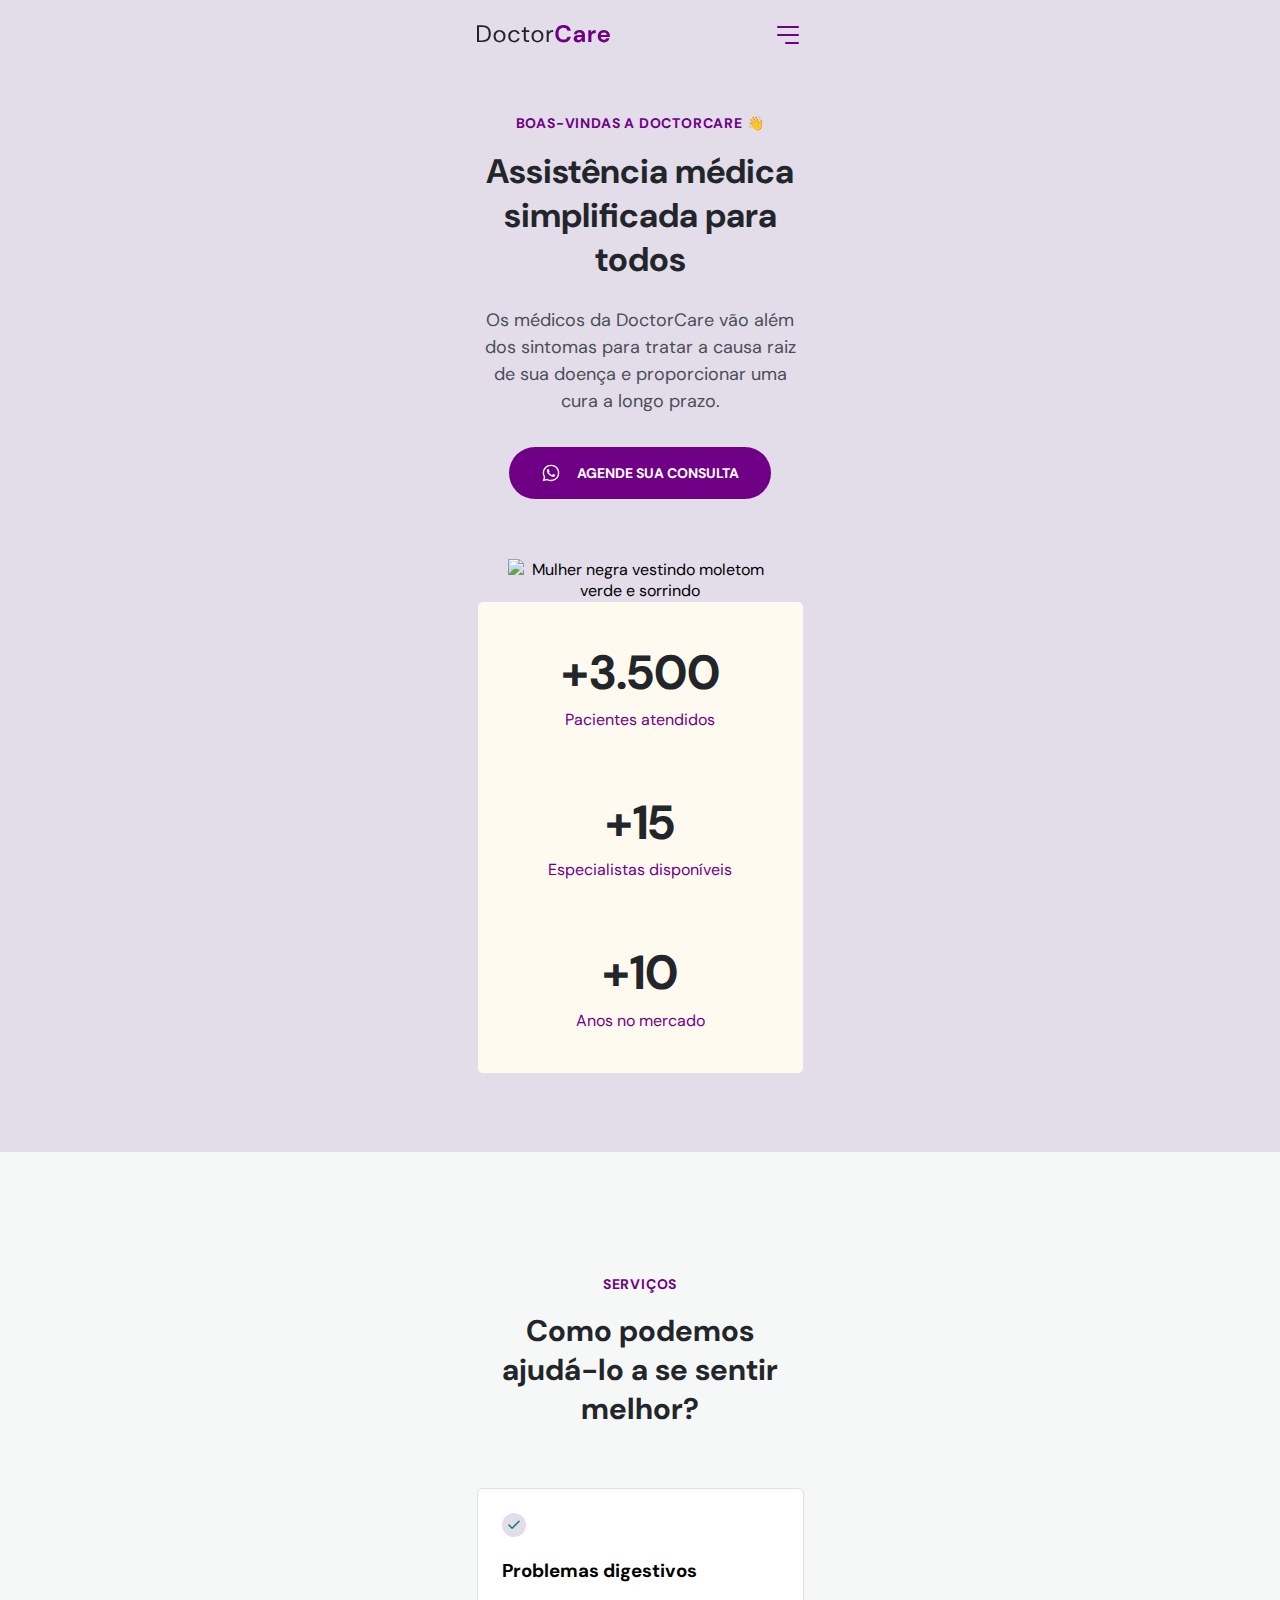
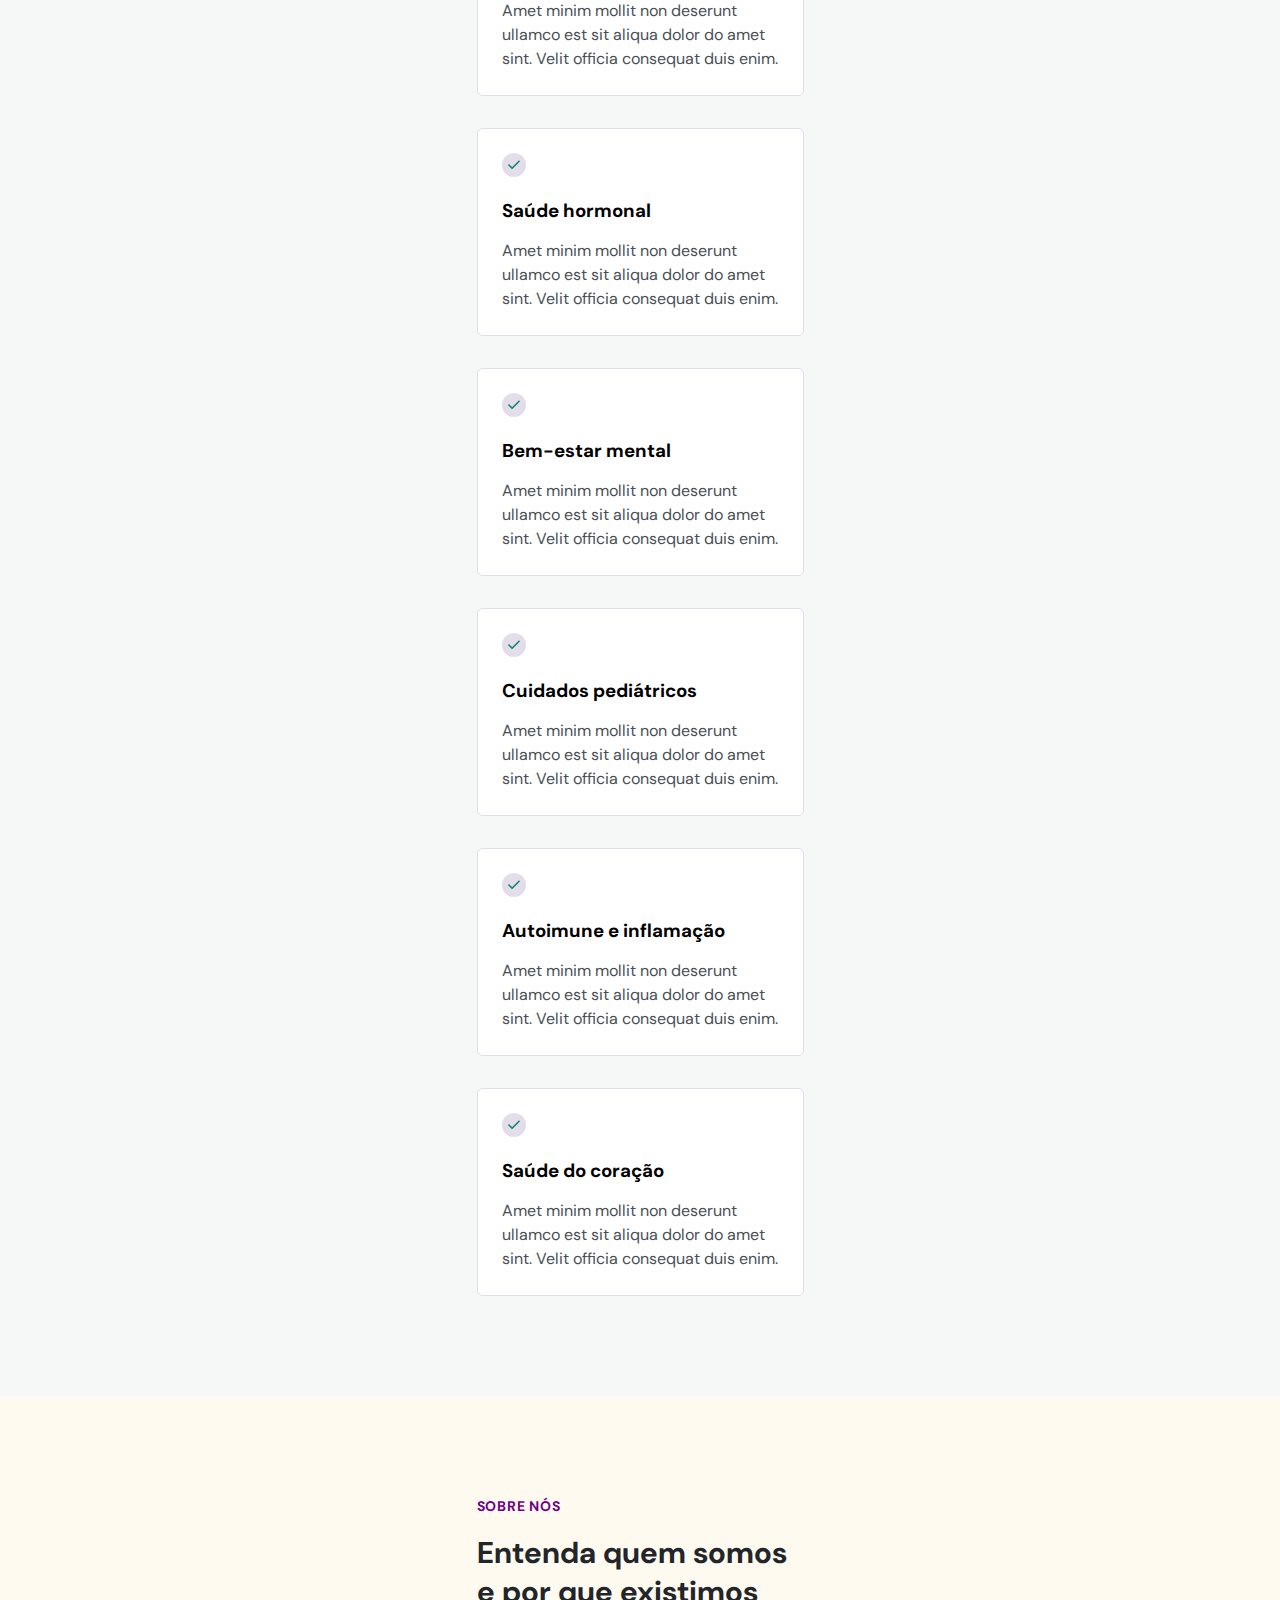
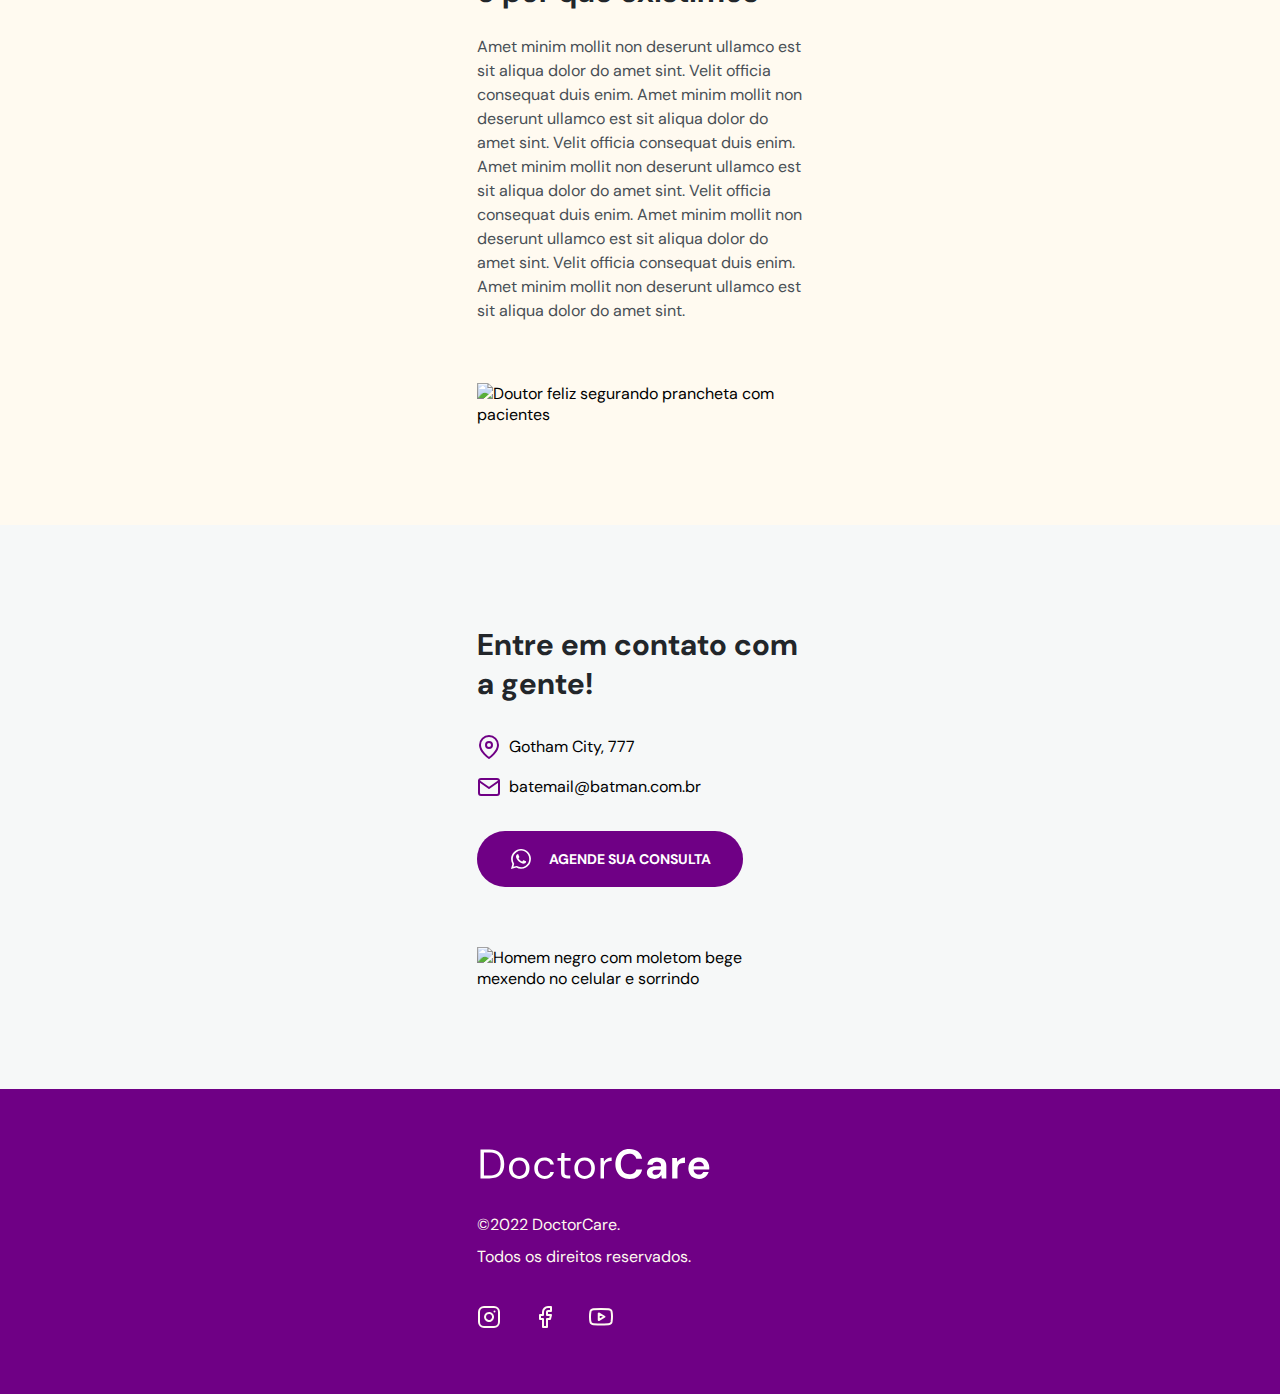
==== commit 5d90925c: "dia04" ====
--- a/index.html
+++ b/index.html
@@ -14,7 +14,7 @@
       rel="stylesheet"
     />
   </head>
-  <body onscroll="onScroll()">
+  <body>
     <nav id="navigation">
       <div class="wrapper">
         <a class="logo" href="#home">
@@ -74,7 +74,9 @@
             <li><a onclick="closeMenu()" href="#services">Serviços</a></li>
             <li><a onclick="closeMenu()" href="#about">Sobre</a></li>
           </ul>
-          <a class="button" href="#">Agende sua consulta</a>
+          <a class="button" onclick="closeMenu()" href="#contact"
+            >Agende sua consulta</a
+          >
           <ul class="social-links">
             <li>
               <a target="_blank" href="#"
@@ -229,7 +231,7 @@
             Os médicos da DoctorCare vão além dos sintomas para tratar a causa
             raiz de sua doença e proporcionar uma cura a longo prazo.
           </p>
-          <button>
+          <a class="button" href="#contact">
             <svg
               width="20"
               height="20"
@@ -244,10 +246,10 @@
             </svg>
 
             Agende sua consulta
-          </button>
+          </a>
 
           <img
-            src="/assets/mulher-negra-sorrindo.svg"
+            src="/assets/mulher-negra-com-moletom-verde-sorrindo.svg"
             alt="Mulher negra vestindo moletom verde e sorrindo"
           />
         </div>
@@ -439,12 +441,272 @@
 
         <div class="content">
           <p>
-            Amet minim mollit non deserunt ullamco est sit aliqua dolor do amet sint. Velit officia consequat duis enim. Amet minim mollit non deserunt ullamco est sit aliqua dolor do amet sint. Velit officia consequat duis enim. Amet minim mollit non deserunt ullamco est sit aliqua dolor do amet sint. Velit officia consequat duis enim. Amet minim mollit non deserunt ullamco est sit aliqua dolor do amet sint. Velit officia consequat duis enim. Amet minim mollit non deserunt ullamco est sit aliqua dolor do amet sint.
+            Amet minim mollit non deserunt ullamco est sit aliqua dolor do amet
+            sint. Velit officia consequat duis enim. Amet minim mollit non
+            deserunt ullamco est sit aliqua dolor do amet sint. Velit officia
+            consequat duis enim. Amet minim mollit non deserunt ullamco est sit
+            aliqua dolor do amet sint. Velit officia consequat duis enim. Amet
+            minim mollit non deserunt ullamco est sit aliqua dolor do amet sint.
+            Velit officia consequat duis enim. Amet minim mollit non deserunt
+            ullamco est sit aliqua dolor do amet sint.
           </p>
-          <img src="/assets/doutor-feliz-segurando-prancheta-com-pacientes.svg" alt="Doutor feliz segurando prancheta com pacientes" />
+          <img
+            src="/assets/doutor-com-prancheta-sorrindo-atendendo-paciente.svg"
+            alt="Doutor feliz segurando prancheta com pacientes"
+          />
         </div>
       </div>
     </section>
+    <section id="contact">
+      <div class="wrapper">
+        <header>
+          <h2>Entre em contato com a gente!</h2>
+        </header>
+
+        <div class="content">
+          <ul>
+            <li>
+              <svg
+                width="24"
+                height="24"
+                viewBox="0 0 24 24"
+                fill="none"
+                xmlns="http://www.w3.org/2000/svg"
+              >
+                <path
+                  d="M21 10C21 17 12 23 12 23C12 23 3 17 3 10C3 7.61305 3.94821 5.32387 5.63604 3.63604C7.32387 1.94821 9.61305 1 12 1C14.3869 1 16.6761 1.94821 18.364 3.63604C20.0518 5.32387 21 7.61305 21 10Z"
+                  stroke="#00856F"
+                  stroke-width="2"
+                  stroke-linecap="round"
+                  stroke-linejoin="round"
+                />
+                <path
+                  d="M12 13C13.6569 13 15 11.6569 15 10C15 8.34315 13.6569 7 12 7C10.3431 7 9 8.34315 9 10C9 11.6569 10.3431 13 12 13Z"
+                  stroke="#00856F"
+                  stroke-width="2"
+                  stroke-linecap="round"
+                  stroke-linejoin="round"
+                />
+              </svg>
+
+              Gotham City, 777
+            </li>
+            <li>
+              <svg
+                width="24"
+                height="24"
+                viewBox="0 0 24 24"
+                fill="none"
+                xmlns="http://www.w3.org/2000/svg"
+              >
+                <path
+                  d="M4 4H20C21.1 4 22 4.9 22 6V18C22 19.1 21.1 20 20 20H4C2.9 20 2 19.1 2 18V6C2 4.9 2.9 4 4 4Z"
+                  stroke="#00856F"
+                  stroke-width="2"
+                  stroke-linecap="round"
+                  stroke-linejoin="round"
+                />
+                <path
+                  d="M22 6L12 13L2 6"
+                  stroke="#00856F"
+                  stroke-width="2"
+                  stroke-linecap="round"
+                  stroke-linejoin="round"
+                />
+              </svg>
+
+              batemail@batman.com.br
+            </li>
+          </ul>
+
+          <a class="button" href="https://wa.me/5512999999999" target="_blank">
+            <svg
+              width="24"
+              height="24"
+              viewBox="0 0 24 24"
+              fill="none"
+              xmlns="http://www.w3.org/2000/svg"
+            >
+              <path
+                d="M16.6 14.0001C16.4 13.9001 15.1 13.3001 14.9 13.2001C14.7 13.1001 14.5 13.1001 14.3 13.3001C14.1 13.5001 13.7 14.1001 13.5 14.3001C13.4 14.5001 13.2 14.5001 13 14.4001C12.3 14.1001 11.6 13.7001 11 13.2001C10.5 12.7001 10 12.1001 9.6 11.5001C9.5 11.3001 9.6 11.1001 9.7 11.0001C9.8 10.9001 9.9 10.7001 10.1 10.6001C10.2 10.5001 10.3 10.3001 10.3 10.2001C10.4 10.1001 10.4 9.9001 10.3 9.8001C10.2 9.7001 9.7 8.5001 9.5 8.0001C9.4 7.3001 9.2 7.3001 9 7.3001C8.9 7.3001 8.7 7.3001 8.5 7.3001C8.3 7.3001 8 7.5001 7.9 7.6001C7.3 8.2001 7 8.9001 7 9.7001C7.1 10.6001 7.4 11.5001 8 12.3001C9.1 13.9001 10.5 15.2001 12.2 16.0001C12.7 16.2001 13.1 16.4001 13.6 16.5001C14.1 16.7001 14.6 16.7001 15.2 16.6001C15.9 16.5001 16.5 16.0001 16.9 15.4001C17.1 15.0001 17.1 14.6001 17 14.2001C17 14.2001 16.8 14.1001 16.6 14.0001ZM19.1 4.9001C15.2 1.0001 8.9 1.0001 5 4.9001C1.8 8.1001 1.2 13.0001 3.4 16.9001L2 22.0001L7.3 20.6001C8.8 21.4001 10.4 21.8001 12 21.8001C17.5 21.8001 21.9 17.4001 21.9 11.9001C22 9.3001 20.9 6.8001 19.1 4.9001ZM16.4 18.9001C15.1 19.7001 13.6 20.2001 12 20.2001C10.5 20.2001 9.1 19.8001 7.8 19.1001L7.5 18.9001L4.4 19.7001L5.2 16.7001L5 16.4001C2.6 12.4001 3.8 7.4001 7.7 4.9001C11.6 2.4001 16.6 3.7001 19 7.5001C21.4 11.4001 20.3 16.5001 16.4 18.9001Z"
+                fill="white"
+              />
+            </svg>
+
+            Agende sua consulta
+          </a>
+          <img
+            src="/assets/homem-negro-com-moletom-bege-mexendo-no-celular-e-sorrindo.svg"
+            alt="Homem negro com moletom bege mexendo no celular e sorrindo"
+          />
+        </div>
+      </div>
+    </section>
+
+    <footer>
+      <div class="wrapper">
+        <a class="logo" href="#home">
+          <svg
+            width="133"
+            height="18"
+            viewBox="0 0 133 18"
+            fill="none"
+            xmlns="http://www.w3.org/2000/svg"
+          >
+            <path
+              d="M0 17.088V0.287999H5.16C8.12 0.287999 10.296 1.04 11.688 2.544C13.096 4.048 13.8 6.112 13.8 8.736C13.8 11.312 13.096 13.352 11.688 14.856C10.296 16.344 8.12 17.088 5.16 17.088H0ZM2.016 15.408H5.112C6.744 15.408 8.04 15.144 9 14.616C9.976 14.072 10.672 13.304 11.088 12.312C11.504 11.304 11.712 10.112 11.712 8.736C11.712 7.328 11.504 6.12 11.088 5.112C10.672 4.104 9.976 3.328 9 2.784C8.04 2.24 6.744 1.968 5.112 1.968H2.016V15.408Z"
+              fill="#212529"
+            />
+            <path
+              d="M22.4949 17.376C21.3749 17.376 20.3669 17.12 19.4709 16.608C18.5749 16.096 17.8629 15.376 17.3349 14.448C16.8229 13.504 16.5669 12.4 16.5669 11.136C16.5669 9.872 16.8309 8.776 17.3589 7.848C17.8869 6.904 18.5989 6.176 19.4949 5.664C20.4069 5.152 21.4229 4.896 22.5429 4.896C23.6629 4.896 24.6709 5.152 25.5669 5.664C26.4629 6.176 27.1669 6.904 27.6789 7.848C28.2069 8.776 28.4709 9.872 28.4709 11.136C28.4709 12.4 28.2069 13.504 27.6789 14.448C27.1509 15.376 26.4309 16.096 25.5189 16.608C24.6229 17.12 23.6149 17.376 22.4949 17.376ZM22.4949 15.648C23.1829 15.648 23.8229 15.48 24.4149 15.144C25.0069 14.808 25.4869 14.304 25.8549 13.632C26.2229 12.96 26.4069 12.128 26.4069 11.136C26.4069 10.144 26.2229 9.312 25.8549 8.64C25.5029 7.968 25.0309 7.464 24.4389 7.128C23.8469 6.792 23.2149 6.624 22.5429 6.624C21.8549 6.624 21.2149 6.792 20.6229 7.128C20.0309 7.464 19.5509 7.968 19.1829 8.64C18.8149 9.312 18.6309 10.144 18.6309 11.136C18.6309 12.128 18.8149 12.96 19.1829 13.632C19.5509 14.304 20.0229 14.808 20.5989 15.144C21.1909 15.48 21.8229 15.648 22.4949 15.648Z"
+              fill="#212529"
+            />
+            <path
+              d="M37.2261 17.376C36.0901 17.376 35.0661 17.12 34.1541 16.608C33.2581 16.08 32.5461 15.352 32.0181 14.424C31.5061 13.48 31.2501 12.384 31.2501 11.136C31.2501 9.888 31.5061 8.8 32.0181 7.872C32.5461 6.928 33.2581 6.2 34.1541 5.688C35.0661 5.16 36.0901 4.896 37.2261 4.896C38.6341 4.896 39.8181 5.264 40.7781 6C41.7541 6.736 42.3701 7.72 42.6261 8.952H40.5621C40.4021 8.216 40.0101 7.648 39.3861 7.248C38.7621 6.832 38.0341 6.624 37.2021 6.624C36.5301 6.624 35.8981 6.792 35.3061 7.128C34.7141 7.464 34.2341 7.968 33.8661 8.64C33.4981 9.312 33.3141 10.144 33.3141 11.136C33.3141 12.128 33.4981 12.96 33.8661 13.632C34.2341 14.304 34.7141 14.816 35.3061 15.168C35.8981 15.504 36.5301 15.672 37.2021 15.672C38.0341 15.672 38.7621 15.472 39.3861 15.072C40.0101 14.656 40.4021 14.072 40.5621 13.32H42.6261C42.3861 14.52 41.7781 15.496 40.8021 16.248C39.8261 17 38.6341 17.376 37.2261 17.376Z"
+              fill="#212529"
+            />
+            <path
+              d="M50.2974 17.088C49.2094 17.088 48.3534 16.824 47.7294 16.296C47.1054 15.768 46.7934 14.816 46.7934 13.44V6.888H44.7294V5.184H46.7934L47.0574 2.328H48.8094V5.184H52.3134V6.888H48.8094V13.44C48.8094 14.192 48.9614 14.704 49.2654 14.976C49.5694 15.232 50.1054 15.36 50.8734 15.36H52.1214V17.088H50.2974Z"
+              fill="#212529"
+            />
+            <path
+              d="M60.4506 17.376C59.3306 17.376 58.3226 17.12 57.4266 16.608C56.5306 16.096 55.8186 15.376 55.2906 14.448C54.7786 13.504 54.5226 12.4 54.5226 11.136C54.5226 9.872 54.7866 8.776 55.3146 7.848C55.8426 6.904 56.5546 6.176 57.4506 5.664C58.3626 5.152 59.3786 4.896 60.4986 4.896C61.6186 4.896 62.6266 5.152 63.5226 5.664C64.4186 6.176 65.1226 6.904 65.6346 7.848C66.1626 8.776 66.4266 9.872 66.4266 11.136C66.4266 12.4 66.1626 13.504 65.6346 14.448C65.1066 15.376 64.3866 16.096 63.4746 16.608C62.5786 17.12 61.5706 17.376 60.4506 17.376ZM60.4506 15.648C61.1386 15.648 61.7786 15.48 62.3706 15.144C62.9626 14.808 63.4426 14.304 63.8106 13.632C64.1786 12.96 64.3626 12.128 64.3626 11.136C64.3626 10.144 64.1786 9.312 63.8106 8.64C63.4586 7.968 62.9866 7.464 62.3946 7.128C61.8026 6.792 61.1706 6.624 60.4986 6.624C59.8106 6.624 59.1706 6.792 58.5786 7.128C57.9866 7.464 57.5066 7.968 57.1386 8.64C56.7706 9.312 56.5866 10.144 56.5866 11.136C56.5866 12.128 56.7706 12.96 57.1386 13.632C57.5066 14.304 57.9786 14.808 58.5546 15.144C59.1466 15.48 59.7786 15.648 60.4506 15.648Z"
+              fill="#212529"
+            />
+            <path
+              d="M69.7097 17.088V5.184H71.5337L71.7017 7.464C72.0697 6.68 72.6297 6.056 73.3817 5.592C74.1337 5.128 75.0617 4.896 76.1657 4.896V7.008H75.6137C74.9097 7.008 74.2617 7.136 73.6697 7.392C73.0777 7.632 72.6057 8.048 72.2537 8.64C71.9017 9.232 71.7257 10.048 71.7257 11.088V17.088H69.7097Z"
+              fill="#212529"
+            />
+            <path
+              d="M86.4924 17.376C84.7964 17.376 83.3404 17.016 82.1244 16.296C80.9084 15.56 79.9724 14.544 79.3164 13.248C78.6604 11.936 78.3324 10.424 78.3324 8.712C78.3324 7 78.6604 5.488 79.3164 4.176C79.9724 2.864 80.9084 1.84 82.1244 1.104C83.3404 0.368 84.7964 0 86.4924 0C88.5084 0 90.1564 0.504 91.4364 1.512C92.7324 2.504 93.5404 3.904 93.8604 5.712H90.4764C90.2684 4.8 89.8204 4.088 89.1324 3.576C88.4604 3.048 87.5644 2.784 86.4444 2.784C84.8924 2.784 83.6764 3.312 82.7964 4.368C81.9164 5.424 81.4764 6.872 81.4764 8.712C81.4764 10.552 81.9164 12 82.7964 13.056C83.6764 14.096 84.8924 14.616 86.4444 14.616C87.5644 14.616 88.4604 14.376 89.1324 13.896C89.8204 13.4 90.2684 12.72 90.4764 11.856H93.8604C93.5404 13.584 92.7324 14.936 91.4364 15.912C90.1564 16.888 88.5084 17.376 86.4924 17.376Z"
+              fill="#00856F"
+            />
+            <path
+              d="M101.092 17.376C100.068 17.376 99.2278 17.216 98.5718 16.896C97.9158 16.56 97.4277 16.12 97.1077 15.576C96.7878 15.032 96.6278 14.432 96.6278 13.776C96.6278 12.672 97.0598 11.776 97.9238 11.088C98.7878 10.4 100.084 10.056 101.812 10.056H104.836V9.768C104.836 8.952 104.604 8.352 104.14 7.968C103.676 7.584 103.1 7.392 102.412 7.392C101.788 7.392 101.244 7.544 100.78 7.848C100.316 8.136 100.028 8.568 99.9157 9.144H96.9157C96.9958 8.28 97.2837 7.528 97.7797 6.888C98.2917 6.248 98.9477 5.76 99.7477 5.424C100.548 5.072 101.444 4.896 102.436 4.896C104.132 4.896 105.468 5.32 106.444 6.168C107.42 7.016 107.908 8.216 107.908 9.768V17.088H105.292L105.004 15.168C104.652 15.808 104.156 16.336 103.516 16.752C102.892 17.168 102.084 17.376 101.092 17.376ZM101.788 14.976C102.668 14.976 103.348 14.688 103.828 14.112C104.324 13.536 104.636 12.824 104.764 11.976H102.148C101.332 11.976 100.748 12.128 100.396 12.432C100.044 12.72 99.8678 13.08 99.8678 13.512C99.8678 13.976 100.044 14.336 100.396 14.592C100.748 14.848 101.212 14.976 101.788 14.976Z"
+              fill="#00856F"
+            />
+            <path
+              d="M111.319 17.088V5.184H114.055L114.343 7.416C114.775 6.648 115.359 6.04 116.095 5.592C116.847 5.128 117.727 4.896 118.735 4.896V8.136H117.871C117.199 8.136 116.599 8.24 116.071 8.448C115.543 8.656 115.127 9.016 114.823 9.528C114.535 10.04 114.391 10.752 114.391 11.664V17.088H111.319Z"
+              fill="#00856F"
+            />
+            <path
+              d="M126.888 17.376C125.688 17.376 124.624 17.12 123.696 16.608C122.768 16.096 122.04 15.376 121.512 14.448C120.984 13.52 120.72 12.448 120.72 11.232C120.72 10 120.976 8.904 121.488 7.944C122.016 6.984 122.736 6.24 123.648 5.712C124.576 5.168 125.664 4.896 126.912 4.896C128.08 4.896 129.112 5.152 130.008 5.664C130.904 6.176 131.6 6.88 132.096 7.776C132.608 8.656 132.864 9.64 132.864 10.728C132.864 10.904 132.856 11.088 132.84 11.28C132.84 11.472 132.832 11.672 132.816 11.88H123.768C123.832 12.808 124.152 13.536 124.728 14.064C125.32 14.592 126.032 14.856 126.864 14.856C127.488 14.856 128.008 14.72 128.424 14.448C128.856 14.16 129.176 13.792 129.384 13.344H132.504C132.28 14.096 131.904 14.784 131.376 15.408C130.864 16.016 130.224 16.496 129.456 16.848C128.704 17.2 127.848 17.376 126.888 17.376ZM126.912 7.392C126.16 7.392 125.496 7.608 124.92 8.04C124.344 8.456 123.976 9.096 123.816 9.96H129.744C129.696 9.176 129.408 8.552 128.88 8.088C128.352 7.624 127.696 7.392 126.912 7.392Z"
+              fill="#00856F"
+            />
+          </svg>
+        </a>
+        <p>
+          ©2022 DoctorCare. <br />
+          Todos os direitos reservados.
+        </p>
+        <ul class="social-links">
+          <li>
+            <a target="_blank" href="#"
+              ><svg
+                width="24"
+                height="24"
+                viewBox="0 0 24 24"
+                fill="none"
+                xmlns="http://www.w3.org/2000/svg"
+              >
+                <path
+                  d="M17 1.99997H7C4.23858 1.99997 2 4.23855 2 6.99997V17C2 19.7614 4.23858 22 7 22H17C19.7614 22 22 19.7614 22 17V6.99997C22 4.23855 19.7614 1.99997 17 1.99997Z"
+                  stroke="#FFFAF1"
+                  stroke-width="2"
+                  stroke-linecap="round"
+                  stroke-linejoin="round"
+                />
+                <path
+                  d="M15.9997 11.3701C16.1231 12.2023 15.981 13.0523 15.5935 13.7991C15.206 14.5459 14.5929 15.1515 13.8413 15.5297C13.0898 15.908 12.2382 16.0397 11.4075 15.906C10.5768 15.7723 9.80947 15.3801 9.21455 14.7852C8.61962 14.1903 8.22744 13.4229 8.09377 12.5923C7.96011 11.7616 8.09177 10.91 8.47003 10.1584C8.84829 9.40691 9.45389 8.7938 10.2007 8.4063C10.9475 8.0188 11.7975 7.87665 12.6297 8.00006C13.4786 8.12594 14.2646 8.52152 14.8714 9.12836C15.4782 9.73521 15.8738 10.5211 15.9997 11.3701Z"
+                  stroke="#FFFAF1"
+                  stroke-width="2"
+                  stroke-linecap="round"
+                  stroke-linejoin="round"
+                />
+                <path
+                  d="M17.5 6.49997H17.51"
+                  stroke="#FFFAF1"
+                  stroke-width="2"
+                  stroke-linecap="round"
+                  stroke-linejoin="round"
+                />
+              </svg>
+            </a>
+          </li>
+          <li>
+            <a target="_blank" href="#"
+              ><svg
+                width="24"
+                height="24"
+                viewBox="0 0 24 24"
+                fill="none"
+                xmlns="http://www.w3.org/2000/svg"
+              >
+                <path
+                  d="M18 1.99997H15C13.6739 1.99997 12.4021 2.52675 11.4645 3.46444C10.5268 4.40212 10 5.67389 10 6.99997V9.99997H7V14H10V22H14V14H17L18 9.99997H14V6.99997C14 6.73475 14.1054 6.4804 14.2929 6.29286C14.4804 6.10533 14.7348 5.99997 15 5.99997H18V1.99997Z"
+                  stroke="#FFFAF1"
+                  stroke-width="2"
+                  stroke-linecap="round"
+                  stroke-linejoin="round"
+                />
+              </svg>
+            </a>
+          </li>
+          <li>
+            <a target="_blank" href="#"
+              ><svg
+                width="24"
+                height="24"
+                viewBox="0 0 24 24"
+                fill="none"
+                xmlns="http://www.w3.org/2000/svg"
+              >
+                <path
+                  d="M22.5396 6.42C22.4208 5.94541 22.1789 5.51057 21.8382 5.15941C21.4976 4.80824 21.0703 4.55318 20.5996 4.42C18.8796 4 11.9996 4 11.9996 4C11.9996 4 5.1196 4 3.3996 4.46C2.92884 4.59318 2.50157 4.84824 2.16094 5.19941C1.82031 5.55057 1.57838 5.98541 1.4596 6.46C1.14481 8.20556 0.990831 9.97631 0.999595 11.75C0.988374 13.537 1.14236 15.3213 1.4596 17.08C1.59055 17.5398 1.8379 17.9581 2.17774 18.2945C2.51758 18.6308 2.93842 18.8738 3.3996 19C5.1196 19.46 11.9996 19.46 11.9996 19.46C11.9996 19.46 18.8796 19.46 20.5996 19C21.0703 18.8668 21.4976 18.6118 21.8382 18.2606C22.1789 17.9094 22.4208 17.4746 22.5396 17C22.852 15.2676 23.0059 13.5103 22.9996 11.75C23.0108 9.96295 22.8568 8.1787 22.5396 6.42Z"
+                  stroke="#FFFAF1"
+                  stroke-width="2"
+                  stroke-linecap="round"
+                  stroke-linejoin="round"
+                />
+                <path
+                  d="M9.75 15.02L15.5 11.75L9.75 8.48001V15.02Z"
+                  stroke="#FFFAF1"
+                  stroke-width="2"
+                  stroke-linecap="round"
+                  stroke-linejoin="round"
+                />
+              </svg>
+            </a>
+          </li>
+        </ul>
+      </div>
+    </footer>
+
+    <a id="backToTopButton" href="#home">
+      <svg
+        width="40"
+        height="40"
+        viewBox="0 0 40 40"
+        fill="none"
+        xmlns="http://www.w3.org/2000/svg"
+      >
+        <circle cx="20" cy="20" r="20" fill="#00856F" />
+        <path
+          d="M20 27V13"
+          stroke="white"
+          stroke-width="2"
+          stroke-linecap="round"
+          stroke-linejoin="round"
+        />
+        <path
+          d="M13 20L20 13L27 20"
+          stroke="white"
+          stroke-width="2"
+          stroke-linecap="round"
+          stroke-linejoin="round"
+        />
+      </svg>
+    </a>
     <!-- ScrollReveal Lib-->
     <script src="https://unpkg.com/scrollreveal"></script>
     <script src="main.js"></script>
--- a/style.css
+++ b/style.css
@@ -6,12 +6,15 @@
 }
 
 :root {
-  --primary-color: hsl(170, 100%, 26%);
+  --hue: 290;
+
+  --primary-color: hsl(var(--hue), 100%, 26%);
   --hedline: hsl(210, 11%, 15%);
   --paragraph: hsl(210, 9%, 31%);
 
   --brand-beige: hsl(39, 100%, 97%);
-  --brand-light: hsl(148, 23%, 89%);
+  --brand-light: hsl(calc(var(--hue) - 22), 23%, 89%);
+  --brand-dark: hsl(var(--hue), 100%, 14%);
 
   --bg-light: hsl(180, 14%, 97%);
 
@@ -92,6 +95,61 @@
   color: var(--paragraph);
 }
 
+.button {
+  background: var(--primary-color);
+
+  border: none;
+  border-radius: 4rem;
+
+  margin-bottom: 6rem;
+
+  padding: 1.6rem 3.2rem;
+  width: fit-content;
+
+  color: white;
+  font-size: 1.4rem;
+  font-weight: 700;
+  text-transform: uppercase;
+
+  display: flex;
+  align-items: center;
+  justify-content: center;
+  gap: 1.6rem;
+
+  text-decoration: none;
+
+  transition: background 200ms;
+
+}
+
+.button:hover {
+  background-color: var(--brand-dark);
+}
+
+/* custom colors */
+#services .card circle {
+  fill: var(--brand-light)
+}
+
+#navigation .logo path[fill*="#00856F"],
+#backToTopButton circle {
+  fill: var(--primary-color);
+}
+
+body.expanded-menu #navigation .logo path,
+#navigation.scroll .logo path{
+  fill: white;
+}
+
+button.open-menu path[stroke*="#00856F"],
+#contact li path {
+  stroke: var(--primary-color);
+}
+
+#navigation.scroll button.open-menu path[stroke*="#00856F"] {
+  stroke: white;
+}
+
 /*======== HOME ========*/
 #home {
   padding-top: calc(4.1rem + var(--nav-height));
@@ -110,6 +168,10 @@
   z-index: -1;
 }
 
+#home .button {
+  margin-inline: auto;
+}
+
 #home p {
   font-size: 1.8rem;
   color: var(--paragraph);
@@ -119,30 +181,6 @@
   margin-bottom: 3.2rem;
 }
 
-#home button {
-  background: var(--primary-color);
-
-  border: none;
-  border-radius: 4rem;
-
-  margin-bottom: 6rem;
-
-  height: 6.2rem;
-  width: 26.3rem;
-
-  color: white;
-  font-size: 1.4rem;
-  font-weight: 700;
-  text-transform: uppercase;
-
-  display: flex;
-  align-items: center;
-  justify-content: center;
-  gap: 1.6rem;
-
-  margin-inline: auto;
-}
-
 #home img {
   width: 26.4rem;
   display: block;
@@ -200,14 +238,6 @@
 
 nav.scroll {
   background: var(--primary-color);
-}
-
-nav.scroll .logo path {
-  fill: white;
-}
-
-nav.scroll button path {
-  stroke: white;
 }
 
 nav button {
@@ -286,6 +316,13 @@
   margin-bottom: 8rem;
 }
 
+.menu .button:hover {
+  background-color: var(--primary-color);
+  color: white;
+
+  filter: brightness(1.3);
+}
+
 .social-links {
   display: flex;
   gap: 3.2rem;
@@ -344,3 +381,83 @@
   margin-top: 2.4rem;
   margin-bottom: 6rem;
 }
+
+/*======== CONTACT ========*/
+
+#contact {
+  text-align: left;
+}
+
+#contact header {
+  margin-bottom: 3.2rem;
+}
+
+#contact ul {
+  display: flex;
+  flex-direction: column;
+  gap: 1.6rem;
+
+  margin-bottom: 3.2rem;
+}
+
+#contact ul li {
+  display: flex;
+  align-items: center;
+  gap: 0.8rem;
+}
+
+/*======== CONTACT ========*/
+
+footer {
+  background-color: var(--primary-color);
+  padding-block: 6rem;
+
+  text-align: left;
+  color: white;
+}
+
+footer .logo {
+  display: inline-block;
+  margin-bottom: 2.4rem;
+}
+
+footer .logo svg {
+  width: 23.6rem;
+  height: 3.1rem;
+}
+
+footer .logo path {
+  fill: white;
+}
+
+footer p {
+  color: var(--brand-beige);
+  line-height: 2;
+
+  margin-bottom: 3.2rem;
+}
+
+footer .social-links {
+  justify-content: flex-start;
+}
+
+/*======== BACK TO TOP ========*/
+
+
+#backToTopButton {
+  position: fixed;
+  bottom: 1rem;
+  right: 2.5rem;
+
+  opacity: 0;
+  visibility: hidden;
+
+  transform: translateY(100%);
+  transition: 200ms;
+}
+
+#backToTopButton.show {
+  opacity: 1;
+  visibility: visible;
+  transform: translateY(0);
+}
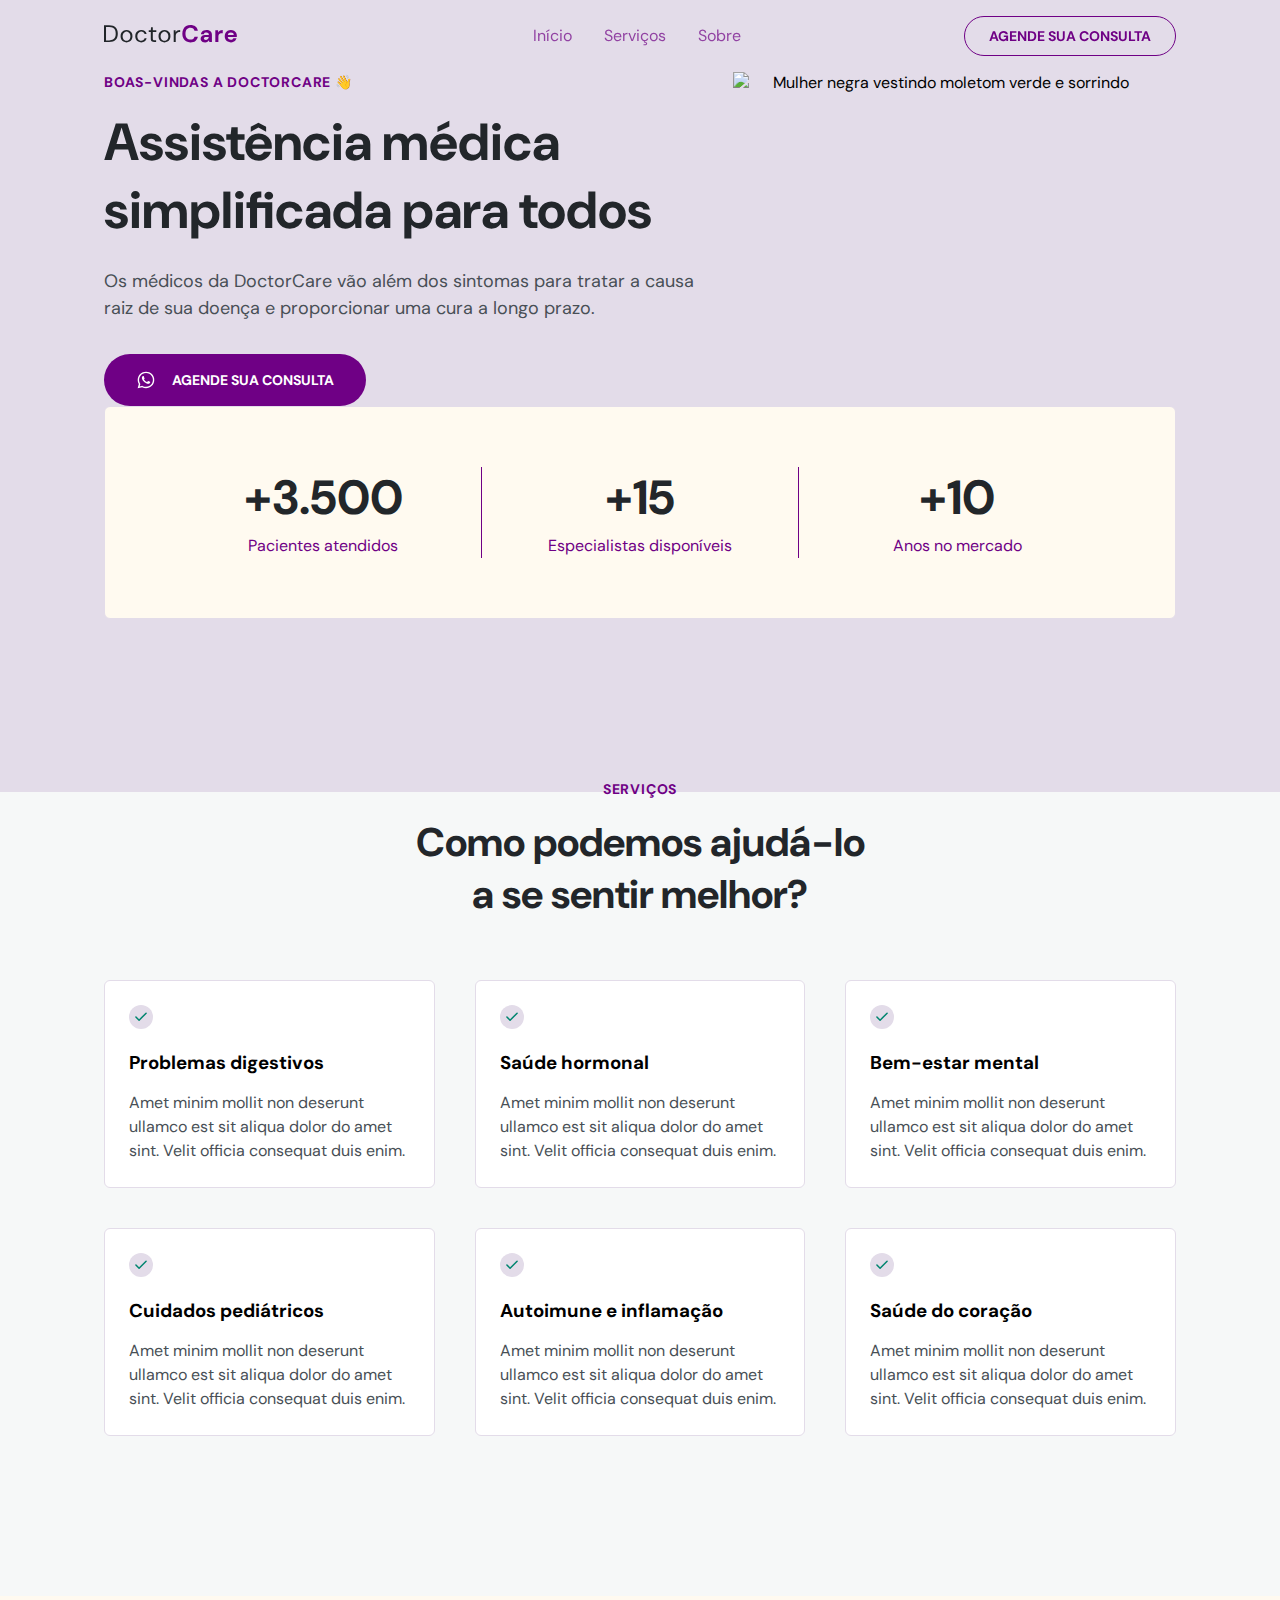
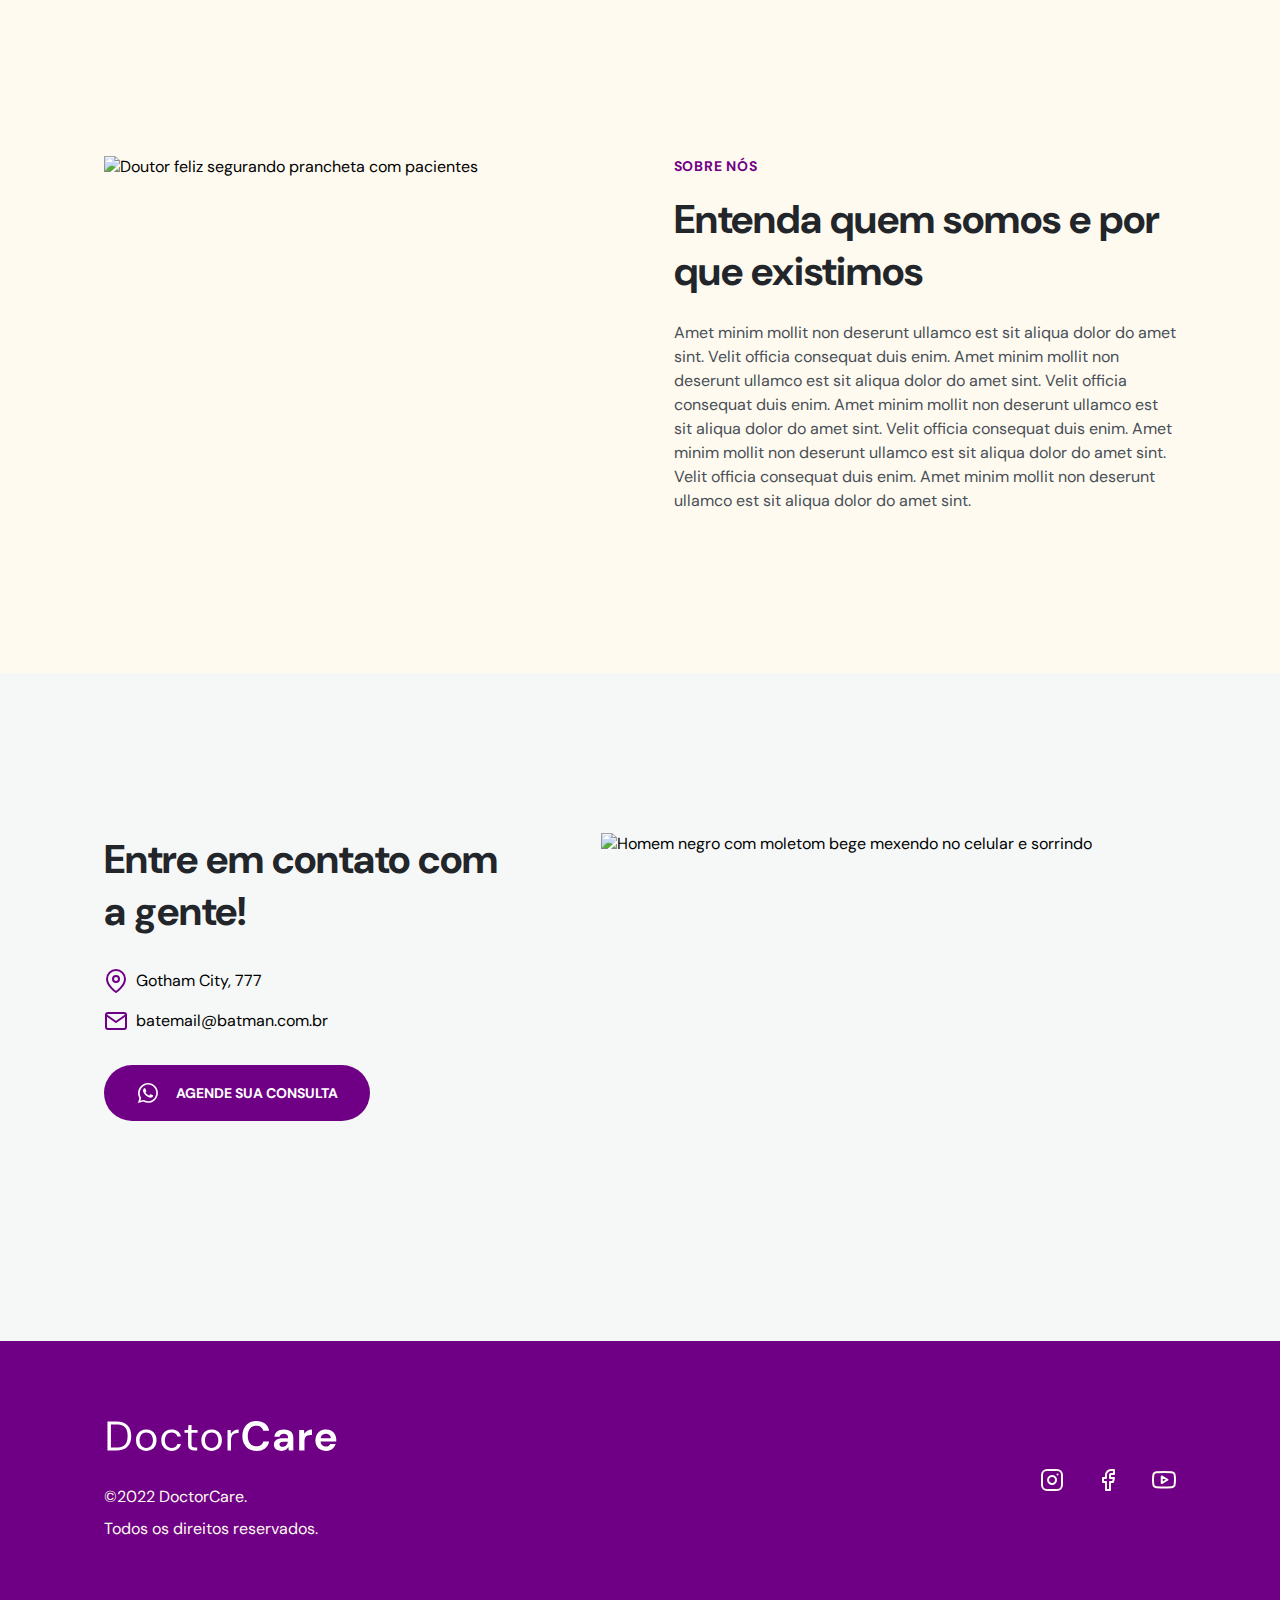
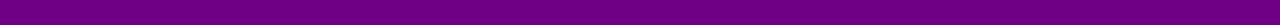
==== commit f3996763: "dia05" ====
--- a/index.html
+++ b/index.html
@@ -222,38 +222,40 @@
 
     <section id="home">
       <div class="wrapper">
-        <header>
-          <h4>BOAS-VINDAS A DOCTORCARE 👋</h4>
-          <h1>Assistência médica simplificada para todos</h1>
-        </header>
-        <div class="content">
-          <p>
-            Os médicos da DoctorCare vão além dos sintomas para tratar a causa
-            raiz de sua doença e proporcionar uma cura a longo prazo.
-          </p>
-          <a class="button" href="#contact">
-            <svg
-              width="20"
-              height="20"
-              viewBox="0 0 20 20"
-              fill="none"
-              xmlns="http://www.w3.org/2000/svg"
-            >
-              <path
-                d="M13.8337 11.6667C13.667 11.5833 12.5837 11.0833 12.417 11C12.2503 10.9167 12.0837 10.9167 11.917 11.0833C11.7503 11.25 11.417 11.75 11.2503 11.9167C11.167 12.0833 11.0003 12.0833 10.8337 12C10.2503 11.75 9.66699 11.4167 9.16699 11C8.75033 10.5833 8.33366 10.0833 8.00033 9.58334C7.91699 9.41668 8.00033 9.25001 8.08366 9.16668C8.16699 9.08334 8.25033 8.91668 8.41699 8.83334C8.50033 8.75001 8.58366 8.58334 8.58366 8.50001C8.66699 8.41668 8.66699 8.25001 8.58366 8.16668C8.50033 8.08334 8.08366 7.08334 7.91699 6.66668C7.83366 6.08334 7.66699 6.08334 7.50033 6.08334C7.41699 6.08334 7.25033 6.08334 7.08366 6.08334C6.91699 6.08334 6.66699 6.25001 6.58366 6.33334C6.08366 6.83334 5.83366 7.41668 5.83366 8.08334C5.91699 8.83334 6.16699 9.58334 6.66699 10.25C7.58366 11.5833 8.75033 12.6667 10.167 13.3333C10.5837 13.5 10.917 13.6667 11.3337 13.75C11.7503 13.9167 12.167 13.9167 12.667 13.8333C13.2503 13.75 13.7503 13.3333 14.0837 12.8333C14.2503 12.5 14.2503 12.1667 14.167 11.8333C14.167 11.8333 14.0003 11.75 13.8337 11.6667ZM15.917 4.08334C12.667 0.833344 7.41699 0.833344 4.16699 4.08334C1.50033 6.75001 1.00033 10.8333 2.83366 14.0833L1.66699 18.3333L6.08366 17.1667C7.33366 17.8333 8.66699 18.1667 10.0003 18.1667C14.5837 18.1667 18.2503 14.5 18.2503 9.91668C18.3337 7.75001 17.417 5.66668 15.917 4.08334ZM13.667 15.75C12.5837 16.4167 11.3337 16.8333 10.0003 16.8333C8.75033 16.8333 7.58366 16.5 6.50033 15.9167L6.25033 15.75L3.66699 16.4167L4.33366 13.9167L4.16699 13.6667C2.16699 10.3333 3.16699 6.16668 6.41699 4.08334C9.66699 2.00001 13.8337 3.08334 15.8337 6.25001C17.8337 9.50001 16.917 13.75 13.667 15.75Z"
-                fill="white"
-              />
-            </svg>
-
-            Agende sua consulta
-          </a>
-
+        <div class="col-a">
+          <header>
+            <h4>BOAS-VINDAS A DOCTORCARE 👋</h4>
+            <h1>Assistência médica simplificada para todos</h1>
+          </header>
+          <div class="content">
+            <p>
+              Os médicos da DoctorCare vão além dos sintomas para tratar a causa
+              raiz de sua doença e proporcionar uma cura a longo prazo.
+            </p>
+            <a class="button" href="#contact">
+              <svg
+                width="20"
+                height="20"
+                viewBox="0 0 20 20"
+                fill="none"
+                xmlns="http://www.w3.org/2000/svg"
+              >
+                <path
+                  d="M13.8337 11.6667C13.667 11.5833 12.5837 11.0833 12.417 11C12.2503 10.9167 12.0837 10.9167 11.917 11.0833C11.7503 11.25 11.417 11.75 11.2503 11.9167C11.167 12.0833 11.0003 12.0833 10.8337 12C10.2503 11.75 9.66699 11.4167 9.16699 11C8.75033 10.5833 8.33366 10.0833 8.00033 9.58334C7.91699 9.41668 8.00033 9.25001 8.08366 9.16668C8.16699 9.08334 8.25033 8.91668 8.41699 8.83334C8.50033 8.75001 8.58366 8.58334 8.58366 8.50001C8.66699 8.41668 8.66699 8.25001 8.58366 8.16668C8.50033 8.08334 8.08366 7.08334 7.91699 6.66668C7.83366 6.08334 7.66699 6.08334 7.50033 6.08334C7.41699 6.08334 7.25033 6.08334 7.08366 6.08334C6.91699 6.08334 6.66699 6.25001 6.58366 6.33334C6.08366 6.83334 5.83366 7.41668 5.83366 8.08334C5.91699 8.83334 6.16699 9.58334 6.66699 10.25C7.58366 11.5833 8.75033 12.6667 10.167 13.3333C10.5837 13.5 10.917 13.6667 11.3337 13.75C11.7503 13.9167 12.167 13.9167 12.667 13.8333C13.2503 13.75 13.7503 13.3333 14.0837 12.8333C14.2503 12.5 14.2503 12.1667 14.167 11.8333C14.167 11.8333 14.0003 11.75 13.8337 11.6667ZM15.917 4.08334C12.667 0.833344 7.41699 0.833344 4.16699 4.08334C1.50033 6.75001 1.00033 10.8333 2.83366 14.0833L1.66699 18.3333L6.08366 17.1667C7.33366 17.8333 8.66699 18.1667 10.0003 18.1667C14.5837 18.1667 18.2503 14.5 18.2503 9.91668C18.3337 7.75001 17.417 5.66668 15.917 4.08334ZM13.667 15.75C12.5837 16.4167 11.3337 16.8333 10.0003 16.8333C8.75033 16.8333 7.58366 16.5 6.50033 15.9167L6.25033 15.75L3.66699 16.4167L4.33366 13.9167L4.16699 13.6667C2.16699 10.3333 3.16699 6.16668 6.41699 4.08334C9.66699 2.00001 13.8337 3.08334 15.8337 6.25001C17.8337 9.50001 16.917 13.75 13.667 15.75Z"
+                  fill="white"
+                />
+              </svg>
+
+              Agende sua consulta
+            </a>
+          </div>
+        </div>
+        <div class="col-b">
           <img
             src="/assets/mulher-negra-com-moletom-verde-sorrindo.svg"
             alt="Mulher negra vestindo moletom verde e sorrindo"
           />
         </div>
-
         <div class="stats">
           <div class="stat">
             <h3>+3.500</h3>
@@ -434,22 +436,26 @@
     </section>
     <section id="about">
       <div class="wrapper">
-        <header>
-          <h4>Sobre nós</h4>
-          <h2>Entenda quem somos e por que existimos</h2>
-        </header>
-
-        <div class="content">
-          <p>
-            Amet minim mollit non deserunt ullamco est sit aliqua dolor do amet
-            sint. Velit officia consequat duis enim. Amet minim mollit non
-            deserunt ullamco est sit aliqua dolor do amet sint. Velit officia
-            consequat duis enim. Amet minim mollit non deserunt ullamco est sit
-            aliqua dolor do amet sint. Velit officia consequat duis enim. Amet
-            minim mollit non deserunt ullamco est sit aliqua dolor do amet sint.
-            Velit officia consequat duis enim. Amet minim mollit non deserunt
-            ullamco est sit aliqua dolor do amet sint.
-          </p>
+        <div class="col-a">
+          <header>
+            <h4>Sobre nós</h4>
+            <h2>Entenda quem somos e por que existimos</h2>
+          </header>
+
+          <div class="content">
+            <p>
+              Amet minim mollit non deserunt ullamco est sit aliqua dolor do
+              amet sint. Velit officia consequat duis enim. Amet minim mollit
+              non deserunt ullamco est sit aliqua dolor do amet sint. Velit
+              officia consequat duis enim. Amet minim mollit non deserunt
+              ullamco est sit aliqua dolor do amet sint. Velit officia consequat
+              duis enim. Amet minim mollit non deserunt ullamco est sit aliqua
+              dolor do amet sint. Velit officia consequat duis enim. Amet minim
+              mollit non deserunt ullamco est sit aliqua dolor do amet sint.
+            </p>
+          </div>
+        </div>
+        <div class="col-b">
           <img
             src="/assets/doutor-com-prancheta-sorrindo-atendendo-paciente.svg"
             alt="Doutor feliz segurando prancheta com pacientes"
@@ -459,13 +465,72 @@
     </section>
     <section id="contact">
       <div class="wrapper">
-        <header>
-          <h2>Entre em contato com a gente!</h2>
-        </header>
-
-        <div class="content">
-          <ul>
-            <li>
+        <div class="col-a">
+          <header>
+            <h2>Entre em contato com a gente!</h2>
+          </header>
+
+          <div class="content">
+            <ul>
+              <li>
+                <svg
+                  width="24"
+                  height="24"
+                  viewBox="0 0 24 24"
+                  fill="none"
+                  xmlns="http://www.w3.org/2000/svg"
+                >
+                  <path
+                    d="M21 10C21 17 12 23 12 23C12 23 3 17 3 10C3 7.61305 3.94821 5.32387 5.63604 3.63604C7.32387 1.94821 9.61305 1 12 1C14.3869 1 16.6761 1.94821 18.364 3.63604C20.0518 5.32387 21 7.61305 21 10Z"
+                    stroke="#00856F"
+                    stroke-width="2"
+                    stroke-linecap="round"
+                    stroke-linejoin="round"
+                  />
+                  <path
+                    d="M12 13C13.6569 13 15 11.6569 15 10C15 8.34315 13.6569 7 12 7C10.3431 7 9 8.34315 9 10C9 11.6569 10.3431 13 12 13Z"
+                    stroke="#00856F"
+                    stroke-width="2"
+                    stroke-linecap="round"
+                    stroke-linejoin="round"
+                  />
+                </svg>
+
+                Gotham City, 777
+              </li>
+              <li>
+                <svg
+                  width="24"
+                  height="24"
+                  viewBox="0 0 24 24"
+                  fill="none"
+                  xmlns="http://www.w3.org/2000/svg"
+                >
+                  <path
+                    d="M4 4H20C21.1 4 22 4.9 22 6V18C22 19.1 21.1 20 20 20H4C2.9 20 2 19.1 2 18V6C2 4.9 2.9 4 4 4Z"
+                    stroke="#00856F"
+                    stroke-width="2"
+                    stroke-linecap="round"
+                    stroke-linejoin="round"
+                  />
+                  <path
+                    d="M22 6L12 13L2 6"
+                    stroke="#00856F"
+                    stroke-width="2"
+                    stroke-linecap="round"
+                    stroke-linejoin="round"
+                  />
+                </svg>
+
+                batemail@batman.com.br
+              </li>
+            </ul>
+
+            <a
+              class="button"
+              href="https://wa.me/5512999999999"
+              target="_blank"
+            >
               <svg
                 width="24"
                 height="24"
@@ -474,67 +539,17 @@
                 xmlns="http://www.w3.org/2000/svg"
               >
                 <path
-                  d="M21 10C21 17 12 23 12 23C12 23 3 17 3 10C3 7.61305 3.94821 5.32387 5.63604 3.63604C7.32387 1.94821 9.61305 1 12 1C14.3869 1 16.6761 1.94821 18.364 3.63604C20.0518 5.32387 21 7.61305 21 10Z"
-                  stroke="#00856F"
-                  stroke-width="2"
-                  stroke-linecap="round"
-                  stroke-linejoin="round"
-                />
-                <path
-                  d="M12 13C13.6569 13 15 11.6569 15 10C15 8.34315 13.6569 7 12 7C10.3431 7 9 8.34315 9 10C9 11.6569 10.3431 13 12 13Z"
-                  stroke="#00856F"
-                  stroke-width="2"
-                  stroke-linecap="round"
-                  stroke-linejoin="round"
+                  d="M16.6 14.0001C16.4 13.9001 15.1 13.3001 14.9 13.2001C14.7 13.1001 14.5 13.1001 14.3 13.3001C14.1 13.5001 13.7 14.1001 13.5 14.3001C13.4 14.5001 13.2 14.5001 13 14.4001C12.3 14.1001 11.6 13.7001 11 13.2001C10.5 12.7001 10 12.1001 9.6 11.5001C9.5 11.3001 9.6 11.1001 9.7 11.0001C9.8 10.9001 9.9 10.7001 10.1 10.6001C10.2 10.5001 10.3 10.3001 10.3 10.2001C10.4 10.1001 10.4 9.9001 10.3 9.8001C10.2 9.7001 9.7 8.5001 9.5 8.0001C9.4 7.3001 9.2 7.3001 9 7.3001C8.9 7.3001 8.7 7.3001 8.5 7.3001C8.3 7.3001 8 7.5001 7.9 7.6001C7.3 8.2001 7 8.9001 7 9.7001C7.1 10.6001 7.4 11.5001 8 12.3001C9.1 13.9001 10.5 15.2001 12.2 16.0001C12.7 16.2001 13.1 16.4001 13.6 16.5001C14.1 16.7001 14.6 16.7001 15.2 16.6001C15.9 16.5001 16.5 16.0001 16.9 15.4001C17.1 15.0001 17.1 14.6001 17 14.2001C17 14.2001 16.8 14.1001 16.6 14.0001ZM19.1 4.9001C15.2 1.0001 8.9 1.0001 5 4.9001C1.8 8.1001 1.2 13.0001 3.4 16.9001L2 22.0001L7.3 20.6001C8.8 21.4001 10.4 21.8001 12 21.8001C17.5 21.8001 21.9 17.4001 21.9 11.9001C22 9.3001 20.9 6.8001 19.1 4.9001ZM16.4 18.9001C15.1 19.7001 13.6 20.2001 12 20.2001C10.5 20.2001 9.1 19.8001 7.8 19.1001L7.5 18.9001L4.4 19.7001L5.2 16.7001L5 16.4001C2.6 12.4001 3.8 7.4001 7.7 4.9001C11.6 2.4001 16.6 3.7001 19 7.5001C21.4 11.4001 20.3 16.5001 16.4 18.9001Z"
+                  fill="white"
                 />
               </svg>
 
-              Gotham City, 777
-            </li>
-            <li>
-              <svg
-                width="24"
-                height="24"
-                viewBox="0 0 24 24"
-                fill="none"
-                xmlns="http://www.w3.org/2000/svg"
-              >
-                <path
-                  d="M4 4H20C21.1 4 22 4.9 22 6V18C22 19.1 21.1 20 20 20H4C2.9 20 2 19.1 2 18V6C2 4.9 2.9 4 4 4Z"
-                  stroke="#00856F"
-                  stroke-width="2"
-                  stroke-linecap="round"
-                  stroke-linejoin="round"
-                />
-                <path
-                  d="M22 6L12 13L2 6"
-                  stroke="#00856F"
-                  stroke-width="2"
-                  stroke-linecap="round"
-                  stroke-linejoin="round"
-                />
-              </svg>
-
-              batemail@batman.com.br
-            </li>
-          </ul>
-
-          <a class="button" href="https://wa.me/5512999999999" target="_blank">
-            <svg
-              width="24"
-              height="24"
-              viewBox="0 0 24 24"
-              fill="none"
-              xmlns="http://www.w3.org/2000/svg"
-            >
-              <path
-                d="M16.6 14.0001C16.4 13.9001 15.1 13.3001 14.9 13.2001C14.7 13.1001 14.5 13.1001 14.3 13.3001C14.1 13.5001 13.7 14.1001 13.5 14.3001C13.4 14.5001 13.2 14.5001 13 14.4001C12.3 14.1001 11.6 13.7001 11 13.2001C10.5 12.7001 10 12.1001 9.6 11.5001C9.5 11.3001 9.6 11.1001 9.7 11.0001C9.8 10.9001 9.9 10.7001 10.1 10.6001C10.2 10.5001 10.3 10.3001 10.3 10.2001C10.4 10.1001 10.4 9.9001 10.3 9.8001C10.2 9.7001 9.7 8.5001 9.5 8.0001C9.4 7.3001 9.2 7.3001 9 7.3001C8.9 7.3001 8.7 7.3001 8.5 7.3001C8.3 7.3001 8 7.5001 7.9 7.6001C7.3 8.2001 7 8.9001 7 9.7001C7.1 10.6001 7.4 11.5001 8 12.3001C9.1 13.9001 10.5 15.2001 12.2 16.0001C12.7 16.2001 13.1 16.4001 13.6 16.5001C14.1 16.7001 14.6 16.7001 15.2 16.6001C15.9 16.5001 16.5 16.0001 16.9 15.4001C17.1 15.0001 17.1 14.6001 17 14.2001C17 14.2001 16.8 14.1001 16.6 14.0001ZM19.1 4.9001C15.2 1.0001 8.9 1.0001 5 4.9001C1.8 8.1001 1.2 13.0001 3.4 16.9001L2 22.0001L7.3 20.6001C8.8 21.4001 10.4 21.8001 12 21.8001C17.5 21.8001 21.9 17.4001 21.9 11.9001C22 9.3001 20.9 6.8001 19.1 4.9001ZM16.4 18.9001C15.1 19.7001 13.6 20.2001 12 20.2001C10.5 20.2001 9.1 19.8001 7.8 19.1001L7.5 18.9001L4.4 19.7001L5.2 16.7001L5 16.4001C2.6 12.4001 3.8 7.4001 7.7 4.9001C11.6 2.4001 16.6 3.7001 19 7.5001C21.4 11.4001 20.3 16.5001 16.4 18.9001Z"
-                fill="white"
-              />
-            </svg>
-
-            Agende sua consulta
-          </a>
+              Agende sua consulta
+            </a>
+          </div>
+        </div>
+
+        <div class="col-b">
           <img
             src="/assets/homem-negro-com-moletom-bege-mexendo-no-celular-e-sorrindo.svg"
             alt="Homem negro com moletom bege mexendo no celular e sorrindo"
@@ -545,140 +560,144 @@
 
     <footer>
       <div class="wrapper">
-        <a class="logo" href="#home">
-          <svg
-            width="133"
-            height="18"
-            viewBox="0 0 133 18"
-            fill="none"
-            xmlns="http://www.w3.org/2000/svg"
-          >
-            <path
-              d="M0 17.088V0.287999H5.16C8.12 0.287999 10.296 1.04 11.688 2.544C13.096 4.048 13.8 6.112 13.8 8.736C13.8 11.312 13.096 13.352 11.688 14.856C10.296 16.344 8.12 17.088 5.16 17.088H0ZM2.016 15.408H5.112C6.744 15.408 8.04 15.144 9 14.616C9.976 14.072 10.672 13.304 11.088 12.312C11.504 11.304 11.712 10.112 11.712 8.736C11.712 7.328 11.504 6.12 11.088 5.112C10.672 4.104 9.976 3.328 9 2.784C8.04 2.24 6.744 1.968 5.112 1.968H2.016V15.408Z"
-              fill="#212529"
-            />
-            <path
-              d="M22.4949 17.376C21.3749 17.376 20.3669 17.12 19.4709 16.608C18.5749 16.096 17.8629 15.376 17.3349 14.448C16.8229 13.504 16.5669 12.4 16.5669 11.136C16.5669 9.872 16.8309 8.776 17.3589 7.848C17.8869 6.904 18.5989 6.176 19.4949 5.664C20.4069 5.152 21.4229 4.896 22.5429 4.896C23.6629 4.896 24.6709 5.152 25.5669 5.664C26.4629 6.176 27.1669 6.904 27.6789 7.848C28.2069 8.776 28.4709 9.872 28.4709 11.136C28.4709 12.4 28.2069 13.504 27.6789 14.448C27.1509 15.376 26.4309 16.096 25.5189 16.608C24.6229 17.12 23.6149 17.376 22.4949 17.376ZM22.4949 15.648C23.1829 15.648 23.8229 15.48 24.4149 15.144C25.0069 14.808 25.4869 14.304 25.8549 13.632C26.2229 12.96 26.4069 12.128 26.4069 11.136C26.4069 10.144 26.2229 9.312 25.8549 8.64C25.5029 7.968 25.0309 7.464 24.4389 7.128C23.8469 6.792 23.2149 6.624 22.5429 6.624C21.8549 6.624 21.2149 6.792 20.6229 7.128C20.0309 7.464 19.5509 7.968 19.1829 8.64C18.8149 9.312 18.6309 10.144 18.6309 11.136C18.6309 12.128 18.8149 12.96 19.1829 13.632C19.5509 14.304 20.0229 14.808 20.5989 15.144C21.1909 15.48 21.8229 15.648 22.4949 15.648Z"
-              fill="#212529"
-            />
-            <path
-              d="M37.2261 17.376C36.0901 17.376 35.0661 17.12 34.1541 16.608C33.2581 16.08 32.5461 15.352 32.0181 14.424C31.5061 13.48 31.2501 12.384 31.2501 11.136C31.2501 9.888 31.5061 8.8 32.0181 7.872C32.5461 6.928 33.2581 6.2 34.1541 5.688C35.0661 5.16 36.0901 4.896 37.2261 4.896C38.6341 4.896 39.8181 5.264 40.7781 6C41.7541 6.736 42.3701 7.72 42.6261 8.952H40.5621C40.4021 8.216 40.0101 7.648 39.3861 7.248C38.7621 6.832 38.0341 6.624 37.2021 6.624C36.5301 6.624 35.8981 6.792 35.3061 7.128C34.7141 7.464 34.2341 7.968 33.8661 8.64C33.4981 9.312 33.3141 10.144 33.3141 11.136C33.3141 12.128 33.4981 12.96 33.8661 13.632C34.2341 14.304 34.7141 14.816 35.3061 15.168C35.8981 15.504 36.5301 15.672 37.2021 15.672C38.0341 15.672 38.7621 15.472 39.3861 15.072C40.0101 14.656 40.4021 14.072 40.5621 13.32H42.6261C42.3861 14.52 41.7781 15.496 40.8021 16.248C39.8261 17 38.6341 17.376 37.2261 17.376Z"
-              fill="#212529"
-            />
-            <path
-              d="M50.2974 17.088C49.2094 17.088 48.3534 16.824 47.7294 16.296C47.1054 15.768 46.7934 14.816 46.7934 13.44V6.888H44.7294V5.184H46.7934L47.0574 2.328H48.8094V5.184H52.3134V6.888H48.8094V13.44C48.8094 14.192 48.9614 14.704 49.2654 14.976C49.5694 15.232 50.1054 15.36 50.8734 15.36H52.1214V17.088H50.2974Z"
-              fill="#212529"
-            />
-            <path
-              d="M60.4506 17.376C59.3306 17.376 58.3226 17.12 57.4266 16.608C56.5306 16.096 55.8186 15.376 55.2906 14.448C54.7786 13.504 54.5226 12.4 54.5226 11.136C54.5226 9.872 54.7866 8.776 55.3146 7.848C55.8426 6.904 56.5546 6.176 57.4506 5.664C58.3626 5.152 59.3786 4.896 60.4986 4.896C61.6186 4.896 62.6266 5.152 63.5226 5.664C64.4186 6.176 65.1226 6.904 65.6346 7.848C66.1626 8.776 66.4266 9.872 66.4266 11.136C66.4266 12.4 66.1626 13.504 65.6346 14.448C65.1066 15.376 64.3866 16.096 63.4746 16.608C62.5786 17.12 61.5706 17.376 60.4506 17.376ZM60.4506 15.648C61.1386 15.648 61.7786 15.48 62.3706 15.144C62.9626 14.808 63.4426 14.304 63.8106 13.632C64.1786 12.96 64.3626 12.128 64.3626 11.136C64.3626 10.144 64.1786 9.312 63.8106 8.64C63.4586 7.968 62.9866 7.464 62.3946 7.128C61.8026 6.792 61.1706 6.624 60.4986 6.624C59.8106 6.624 59.1706 6.792 58.5786 7.128C57.9866 7.464 57.5066 7.968 57.1386 8.64C56.7706 9.312 56.5866 10.144 56.5866 11.136C56.5866 12.128 56.7706 12.96 57.1386 13.632C57.5066 14.304 57.9786 14.808 58.5546 15.144C59.1466 15.48 59.7786 15.648 60.4506 15.648Z"
-              fill="#212529"
-            />
-            <path
-              d="M69.7097 17.088V5.184H71.5337L71.7017 7.464C72.0697 6.68 72.6297 6.056 73.3817 5.592C74.1337 5.128 75.0617 4.896 76.1657 4.896V7.008H75.6137C74.9097 7.008 74.2617 7.136 73.6697 7.392C73.0777 7.632 72.6057 8.048 72.2537 8.64C71.9017 9.232 71.7257 10.048 71.7257 11.088V17.088H69.7097Z"
-              fill="#212529"
-            />
-            <path
-              d="M86.4924 17.376C84.7964 17.376 83.3404 17.016 82.1244 16.296C80.9084 15.56 79.9724 14.544 79.3164 13.248C78.6604 11.936 78.3324 10.424 78.3324 8.712C78.3324 7 78.6604 5.488 79.3164 4.176C79.9724 2.864 80.9084 1.84 82.1244 1.104C83.3404 0.368 84.7964 0 86.4924 0C88.5084 0 90.1564 0.504 91.4364 1.512C92.7324 2.504 93.5404 3.904 93.8604 5.712H90.4764C90.2684 4.8 89.8204 4.088 89.1324 3.576C88.4604 3.048 87.5644 2.784 86.4444 2.784C84.8924 2.784 83.6764 3.312 82.7964 4.368C81.9164 5.424 81.4764 6.872 81.4764 8.712C81.4764 10.552 81.9164 12 82.7964 13.056C83.6764 14.096 84.8924 14.616 86.4444 14.616C87.5644 14.616 88.4604 14.376 89.1324 13.896C89.8204 13.4 90.2684 12.72 90.4764 11.856H93.8604C93.5404 13.584 92.7324 14.936 91.4364 15.912C90.1564 16.888 88.5084 17.376 86.4924 17.376Z"
-              fill="#00856F"
-            />
-            <path
-              d="M101.092 17.376C100.068 17.376 99.2278 17.216 98.5718 16.896C97.9158 16.56 97.4277 16.12 97.1077 15.576C96.7878 15.032 96.6278 14.432 96.6278 13.776C96.6278 12.672 97.0598 11.776 97.9238 11.088C98.7878 10.4 100.084 10.056 101.812 10.056H104.836V9.768C104.836 8.952 104.604 8.352 104.14 7.968C103.676 7.584 103.1 7.392 102.412 7.392C101.788 7.392 101.244 7.544 100.78 7.848C100.316 8.136 100.028 8.568 99.9157 9.144H96.9157C96.9958 8.28 97.2837 7.528 97.7797 6.888C98.2917 6.248 98.9477 5.76 99.7477 5.424C100.548 5.072 101.444 4.896 102.436 4.896C104.132 4.896 105.468 5.32 106.444 6.168C107.42 7.016 107.908 8.216 107.908 9.768V17.088H105.292L105.004 15.168C104.652 15.808 104.156 16.336 103.516 16.752C102.892 17.168 102.084 17.376 101.092 17.376ZM101.788 14.976C102.668 14.976 103.348 14.688 103.828 14.112C104.324 13.536 104.636 12.824 104.764 11.976H102.148C101.332 11.976 100.748 12.128 100.396 12.432C100.044 12.72 99.8678 13.08 99.8678 13.512C99.8678 13.976 100.044 14.336 100.396 14.592C100.748 14.848 101.212 14.976 101.788 14.976Z"
-              fill="#00856F"
-            />
-            <path
-              d="M111.319 17.088V5.184H114.055L114.343 7.416C114.775 6.648 115.359 6.04 116.095 5.592C116.847 5.128 117.727 4.896 118.735 4.896V8.136H117.871C117.199 8.136 116.599 8.24 116.071 8.448C115.543 8.656 115.127 9.016 114.823 9.528C114.535 10.04 114.391 10.752 114.391 11.664V17.088H111.319Z"
-              fill="#00856F"
-            />
-            <path
-              d="M126.888 17.376C125.688 17.376 124.624 17.12 123.696 16.608C122.768 16.096 122.04 15.376 121.512 14.448C120.984 13.52 120.72 12.448 120.72 11.232C120.72 10 120.976 8.904 121.488 7.944C122.016 6.984 122.736 6.24 123.648 5.712C124.576 5.168 125.664 4.896 126.912 4.896C128.08 4.896 129.112 5.152 130.008 5.664C130.904 6.176 131.6 6.88 132.096 7.776C132.608 8.656 132.864 9.64 132.864 10.728C132.864 10.904 132.856 11.088 132.84 11.28C132.84 11.472 132.832 11.672 132.816 11.88H123.768C123.832 12.808 124.152 13.536 124.728 14.064C125.32 14.592 126.032 14.856 126.864 14.856C127.488 14.856 128.008 14.72 128.424 14.448C128.856 14.16 129.176 13.792 129.384 13.344H132.504C132.28 14.096 131.904 14.784 131.376 15.408C130.864 16.016 130.224 16.496 129.456 16.848C128.704 17.2 127.848 17.376 126.888 17.376ZM126.912 7.392C126.16 7.392 125.496 7.608 124.92 8.04C124.344 8.456 123.976 9.096 123.816 9.96H129.744C129.696 9.176 129.408 8.552 128.88 8.088C128.352 7.624 127.696 7.392 126.912 7.392Z"
-              fill="#00856F"
-            />
-          </svg>
-        </a>
-        <p>
-          ©2022 DoctorCare. <br />
-          Todos os direitos reservados.
-        </p>
-        <ul class="social-links">
-          <li>
-            <a target="_blank" href="#"
-              ><svg
-                width="24"
-                height="24"
-                viewBox="0 0 24 24"
-                fill="none"
-                xmlns="http://www.w3.org/2000/svg"
-              >
-                <path
-                  d="M17 1.99997H7C4.23858 1.99997 2 4.23855 2 6.99997V17C2 19.7614 4.23858 22 7 22H17C19.7614 22 22 19.7614 22 17V6.99997C22 4.23855 19.7614 1.99997 17 1.99997Z"
-                  stroke="#FFFAF1"
-                  stroke-width="2"
-                  stroke-linecap="round"
-                  stroke-linejoin="round"
-                />
-                <path
-                  d="M15.9997 11.3701C16.1231 12.2023 15.981 13.0523 15.5935 13.7991C15.206 14.5459 14.5929 15.1515 13.8413 15.5297C13.0898 15.908 12.2382 16.0397 11.4075 15.906C10.5768 15.7723 9.80947 15.3801 9.21455 14.7852C8.61962 14.1903 8.22744 13.4229 8.09377 12.5923C7.96011 11.7616 8.09177 10.91 8.47003 10.1584C8.84829 9.40691 9.45389 8.7938 10.2007 8.4063C10.9475 8.0188 11.7975 7.87665 12.6297 8.00006C13.4786 8.12594 14.2646 8.52152 14.8714 9.12836C15.4782 9.73521 15.8738 10.5211 15.9997 11.3701Z"
-                  stroke="#FFFAF1"
-                  stroke-width="2"
-                  stroke-linecap="round"
-                  stroke-linejoin="round"
-                />
-                <path
-                  d="M17.5 6.49997H17.51"
-                  stroke="#FFFAF1"
-                  stroke-width="2"
-                  stroke-linecap="round"
-                  stroke-linejoin="round"
-                />
-              </svg>
-            </a>
-          </li>
-          <li>
-            <a target="_blank" href="#"
-              ><svg
-                width="24"
-                height="24"
-                viewBox="0 0 24 24"
-                fill="none"
-                xmlns="http://www.w3.org/2000/svg"
-              >
-                <path
-                  d="M18 1.99997H15C13.6739 1.99997 12.4021 2.52675 11.4645 3.46444C10.5268 4.40212 10 5.67389 10 6.99997V9.99997H7V14H10V22H14V14H17L18 9.99997H14V6.99997C14 6.73475 14.1054 6.4804 14.2929 6.29286C14.4804 6.10533 14.7348 5.99997 15 5.99997H18V1.99997Z"
-                  stroke="#FFFAF1"
-                  stroke-width="2"
-                  stroke-linecap="round"
-                  stroke-linejoin="round"
-                />
-              </svg>
-            </a>
-          </li>
-          <li>
-            <a target="_blank" href="#"
-              ><svg
-                width="24"
-                height="24"
-                viewBox="0 0 24 24"
-                fill="none"
-                xmlns="http://www.w3.org/2000/svg"
-              >
-                <path
-                  d="M22.5396 6.42C22.4208 5.94541 22.1789 5.51057 21.8382 5.15941C21.4976 4.80824 21.0703 4.55318 20.5996 4.42C18.8796 4 11.9996 4 11.9996 4C11.9996 4 5.1196 4 3.3996 4.46C2.92884 4.59318 2.50157 4.84824 2.16094 5.19941C1.82031 5.55057 1.57838 5.98541 1.4596 6.46C1.14481 8.20556 0.990831 9.97631 0.999595 11.75C0.988374 13.537 1.14236 15.3213 1.4596 17.08C1.59055 17.5398 1.8379 17.9581 2.17774 18.2945C2.51758 18.6308 2.93842 18.8738 3.3996 19C5.1196 19.46 11.9996 19.46 11.9996 19.46C11.9996 19.46 18.8796 19.46 20.5996 19C21.0703 18.8668 21.4976 18.6118 21.8382 18.2606C22.1789 17.9094 22.4208 17.4746 22.5396 17C22.852 15.2676 23.0059 13.5103 22.9996 11.75C23.0108 9.96295 22.8568 8.1787 22.5396 6.42Z"
-                  stroke="#FFFAF1"
-                  stroke-width="2"
-                  stroke-linecap="round"
-                  stroke-linejoin="round"
-                />
-                <path
-                  d="M9.75 15.02L15.5 11.75L9.75 8.48001V15.02Z"
-                  stroke="#FFFAF1"
-                  stroke-width="2"
-                  stroke-linecap="round"
-                  stroke-linejoin="round"
-                />
-              </svg>
-            </a>
-          </li>
-        </ul>
+        <div class="col-a">
+          <a class="logo" href="#home">
+            <svg
+              width="133"
+              height="18"
+              viewBox="0 0 133 18"
+              fill="none"
+              xmlns="http://www.w3.org/2000/svg"
+            >
+              <path
+                d="M0 17.088V0.287999H5.16C8.12 0.287999 10.296 1.04 11.688 2.544C13.096 4.048 13.8 6.112 13.8 8.736C13.8 11.312 13.096 13.352 11.688 14.856C10.296 16.344 8.12 17.088 5.16 17.088H0ZM2.016 15.408H5.112C6.744 15.408 8.04 15.144 9 14.616C9.976 14.072 10.672 13.304 11.088 12.312C11.504 11.304 11.712 10.112 11.712 8.736C11.712 7.328 11.504 6.12 11.088 5.112C10.672 4.104 9.976 3.328 9 2.784C8.04 2.24 6.744 1.968 5.112 1.968H2.016V15.408Z"
+                fill="#212529"
+              />
+              <path
+                d="M22.4949 17.376C21.3749 17.376 20.3669 17.12 19.4709 16.608C18.5749 16.096 17.8629 15.376 17.3349 14.448C16.8229 13.504 16.5669 12.4 16.5669 11.136C16.5669 9.872 16.8309 8.776 17.3589 7.848C17.8869 6.904 18.5989 6.176 19.4949 5.664C20.4069 5.152 21.4229 4.896 22.5429 4.896C23.6629 4.896 24.6709 5.152 25.5669 5.664C26.4629 6.176 27.1669 6.904 27.6789 7.848C28.2069 8.776 28.4709 9.872 28.4709 11.136C28.4709 12.4 28.2069 13.504 27.6789 14.448C27.1509 15.376 26.4309 16.096 25.5189 16.608C24.6229 17.12 23.6149 17.376 22.4949 17.376ZM22.4949 15.648C23.1829 15.648 23.8229 15.48 24.4149 15.144C25.0069 14.808 25.4869 14.304 25.8549 13.632C26.2229 12.96 26.4069 12.128 26.4069 11.136C26.4069 10.144 26.2229 9.312 25.8549 8.64C25.5029 7.968 25.0309 7.464 24.4389 7.128C23.8469 6.792 23.2149 6.624 22.5429 6.624C21.8549 6.624 21.2149 6.792 20.6229 7.128C20.0309 7.464 19.5509 7.968 19.1829 8.64C18.8149 9.312 18.6309 10.144 18.6309 11.136C18.6309 12.128 18.8149 12.96 19.1829 13.632C19.5509 14.304 20.0229 14.808 20.5989 15.144C21.1909 15.48 21.8229 15.648 22.4949 15.648Z"
+                fill="#212529"
+              />
+              <path
+                d="M37.2261 17.376C36.0901 17.376 35.0661 17.12 34.1541 16.608C33.2581 16.08 32.5461 15.352 32.0181 14.424C31.5061 13.48 31.2501 12.384 31.2501 11.136C31.2501 9.888 31.5061 8.8 32.0181 7.872C32.5461 6.928 33.2581 6.2 34.1541 5.688C35.0661 5.16 36.0901 4.896 37.2261 4.896C38.6341 4.896 39.8181 5.264 40.7781 6C41.7541 6.736 42.3701 7.72 42.6261 8.952H40.5621C40.4021 8.216 40.0101 7.648 39.3861 7.248C38.7621 6.832 38.0341 6.624 37.2021 6.624C36.5301 6.624 35.8981 6.792 35.3061 7.128C34.7141 7.464 34.2341 7.968 33.8661 8.64C33.4981 9.312 33.3141 10.144 33.3141 11.136C33.3141 12.128 33.4981 12.96 33.8661 13.632C34.2341 14.304 34.7141 14.816 35.3061 15.168C35.8981 15.504 36.5301 15.672 37.2021 15.672C38.0341 15.672 38.7621 15.472 39.3861 15.072C40.0101 14.656 40.4021 14.072 40.5621 13.32H42.6261C42.3861 14.52 41.7781 15.496 40.8021 16.248C39.8261 17 38.6341 17.376 37.2261 17.376Z"
+                fill="#212529"
+              />
+              <path
+                d="M50.2974 17.088C49.2094 17.088 48.3534 16.824 47.7294 16.296C47.1054 15.768 46.7934 14.816 46.7934 13.44V6.888H44.7294V5.184H46.7934L47.0574 2.328H48.8094V5.184H52.3134V6.888H48.8094V13.44C48.8094 14.192 48.9614 14.704 49.2654 14.976C49.5694 15.232 50.1054 15.36 50.8734 15.36H52.1214V17.088H50.2974Z"
+                fill="#212529"
+              />
+              <path
+                d="M60.4506 17.376C59.3306 17.376 58.3226 17.12 57.4266 16.608C56.5306 16.096 55.8186 15.376 55.2906 14.448C54.7786 13.504 54.5226 12.4 54.5226 11.136C54.5226 9.872 54.7866 8.776 55.3146 7.848C55.8426 6.904 56.5546 6.176 57.4506 5.664C58.3626 5.152 59.3786 4.896 60.4986 4.896C61.6186 4.896 62.6266 5.152 63.5226 5.664C64.4186 6.176 65.1226 6.904 65.6346 7.848C66.1626 8.776 66.4266 9.872 66.4266 11.136C66.4266 12.4 66.1626 13.504 65.6346 14.448C65.1066 15.376 64.3866 16.096 63.4746 16.608C62.5786 17.12 61.5706 17.376 60.4506 17.376ZM60.4506 15.648C61.1386 15.648 61.7786 15.48 62.3706 15.144C62.9626 14.808 63.4426 14.304 63.8106 13.632C64.1786 12.96 64.3626 12.128 64.3626 11.136C64.3626 10.144 64.1786 9.312 63.8106 8.64C63.4586 7.968 62.9866 7.464 62.3946 7.128C61.8026 6.792 61.1706 6.624 60.4986 6.624C59.8106 6.624 59.1706 6.792 58.5786 7.128C57.9866 7.464 57.5066 7.968 57.1386 8.64C56.7706 9.312 56.5866 10.144 56.5866 11.136C56.5866 12.128 56.7706 12.96 57.1386 13.632C57.5066 14.304 57.9786 14.808 58.5546 15.144C59.1466 15.48 59.7786 15.648 60.4506 15.648Z"
+                fill="#212529"
+              />
+              <path
+                d="M69.7097 17.088V5.184H71.5337L71.7017 7.464C72.0697 6.68 72.6297 6.056 73.3817 5.592C74.1337 5.128 75.0617 4.896 76.1657 4.896V7.008H75.6137C74.9097 7.008 74.2617 7.136 73.6697 7.392C73.0777 7.632 72.6057 8.048 72.2537 8.64C71.9017 9.232 71.7257 10.048 71.7257 11.088V17.088H69.7097Z"
+                fill="#212529"
+              />
+              <path
+                d="M86.4924 17.376C84.7964 17.376 83.3404 17.016 82.1244 16.296C80.9084 15.56 79.9724 14.544 79.3164 13.248C78.6604 11.936 78.3324 10.424 78.3324 8.712C78.3324 7 78.6604 5.488 79.3164 4.176C79.9724 2.864 80.9084 1.84 82.1244 1.104C83.3404 0.368 84.7964 0 86.4924 0C88.5084 0 90.1564 0.504 91.4364 1.512C92.7324 2.504 93.5404 3.904 93.8604 5.712H90.4764C90.2684 4.8 89.8204 4.088 89.1324 3.576C88.4604 3.048 87.5644 2.784 86.4444 2.784C84.8924 2.784 83.6764 3.312 82.7964 4.368C81.9164 5.424 81.4764 6.872 81.4764 8.712C81.4764 10.552 81.9164 12 82.7964 13.056C83.6764 14.096 84.8924 14.616 86.4444 14.616C87.5644 14.616 88.4604 14.376 89.1324 13.896C89.8204 13.4 90.2684 12.72 90.4764 11.856H93.8604C93.5404 13.584 92.7324 14.936 91.4364 15.912C90.1564 16.888 88.5084 17.376 86.4924 17.376Z"
+                fill="#00856F"
+              />
+              <path
+                d="M101.092 17.376C100.068 17.376 99.2278 17.216 98.5718 16.896C97.9158 16.56 97.4277 16.12 97.1077 15.576C96.7878 15.032 96.6278 14.432 96.6278 13.776C96.6278 12.672 97.0598 11.776 97.9238 11.088C98.7878 10.4 100.084 10.056 101.812 10.056H104.836V9.768C104.836 8.952 104.604 8.352 104.14 7.968C103.676 7.584 103.1 7.392 102.412 7.392C101.788 7.392 101.244 7.544 100.78 7.848C100.316 8.136 100.028 8.568 99.9157 9.144H96.9157C96.9958 8.28 97.2837 7.528 97.7797 6.888C98.2917 6.248 98.9477 5.76 99.7477 5.424C100.548 5.072 101.444 4.896 102.436 4.896C104.132 4.896 105.468 5.32 106.444 6.168C107.42 7.016 107.908 8.216 107.908 9.768V17.088H105.292L105.004 15.168C104.652 15.808 104.156 16.336 103.516 16.752C102.892 17.168 102.084 17.376 101.092 17.376ZM101.788 14.976C102.668 14.976 103.348 14.688 103.828 14.112C104.324 13.536 104.636 12.824 104.764 11.976H102.148C101.332 11.976 100.748 12.128 100.396 12.432C100.044 12.72 99.8678 13.08 99.8678 13.512C99.8678 13.976 100.044 14.336 100.396 14.592C100.748 14.848 101.212 14.976 101.788 14.976Z"
+                fill="#00856F"
+              />
+              <path
+                d="M111.319 17.088V5.184H114.055L114.343 7.416C114.775 6.648 115.359 6.04 116.095 5.592C116.847 5.128 117.727 4.896 118.735 4.896V8.136H117.871C117.199 8.136 116.599 8.24 116.071 8.448C115.543 8.656 115.127 9.016 114.823 9.528C114.535 10.04 114.391 10.752 114.391 11.664V17.088H111.319Z"
+                fill="#00856F"
+              />
+              <path
+                d="M126.888 17.376C125.688 17.376 124.624 17.12 123.696 16.608C122.768 16.096 122.04 15.376 121.512 14.448C120.984 13.52 120.72 12.448 120.72 11.232C120.72 10 120.976 8.904 121.488 7.944C122.016 6.984 122.736 6.24 123.648 5.712C124.576 5.168 125.664 4.896 126.912 4.896C128.08 4.896 129.112 5.152 130.008 5.664C130.904 6.176 131.6 6.88 132.096 7.776C132.608 8.656 132.864 9.64 132.864 10.728C132.864 10.904 132.856 11.088 132.84 11.28C132.84 11.472 132.832 11.672 132.816 11.88H123.768C123.832 12.808 124.152 13.536 124.728 14.064C125.32 14.592 126.032 14.856 126.864 14.856C127.488 14.856 128.008 14.72 128.424 14.448C128.856 14.16 129.176 13.792 129.384 13.344H132.504C132.28 14.096 131.904 14.784 131.376 15.408C130.864 16.016 130.224 16.496 129.456 16.848C128.704 17.2 127.848 17.376 126.888 17.376ZM126.912 7.392C126.16 7.392 125.496 7.608 124.92 8.04C124.344 8.456 123.976 9.096 123.816 9.96H129.744C129.696 9.176 129.408 8.552 128.88 8.088C128.352 7.624 127.696 7.392 126.912 7.392Z"
+                fill="#00856F"
+              />
+            </svg>
+          </a>
+          <p>
+            ©2022 DoctorCare. <br />
+            Todos os direitos reservados.
+          </p>
+        </div>
+        <div class="col-b">
+          <ul class="social-links">
+            <li>
+              <a target="_blank" href="#"
+                ><svg
+                  width="24"
+                  height="24"
+                  viewBox="0 0 24 24"
+                  fill="none"
+                  xmlns="http://www.w3.org/2000/svg"
+                >
+                  <path
+                    d="M17 1.99997H7C4.23858 1.99997 2 4.23855 2 6.99997V17C2 19.7614 4.23858 22 7 22H17C19.7614 22 22 19.7614 22 17V6.99997C22 4.23855 19.7614 1.99997 17 1.99997Z"
+                    stroke="#FFFAF1"
+                    stroke-width="2"
+                    stroke-linecap="round"
+                    stroke-linejoin="round"
+                  />
+                  <path
+                    d="M15.9997 11.3701C16.1231 12.2023 15.981 13.0523 15.5935 13.7991C15.206 14.5459 14.5929 15.1515 13.8413 15.5297C13.0898 15.908 12.2382 16.0397 11.4075 15.906C10.5768 15.7723 9.80947 15.3801 9.21455 14.7852C8.61962 14.1903 8.22744 13.4229 8.09377 12.5923C7.96011 11.7616 8.09177 10.91 8.47003 10.1584C8.84829 9.40691 9.45389 8.7938 10.2007 8.4063C10.9475 8.0188 11.7975 7.87665 12.6297 8.00006C13.4786 8.12594 14.2646 8.52152 14.8714 9.12836C15.4782 9.73521 15.8738 10.5211 15.9997 11.3701Z"
+                    stroke="#FFFAF1"
+                    stroke-width="2"
+                    stroke-linecap="round"
+                    stroke-linejoin="round"
+                  />
+                  <path
+                    d="M17.5 6.49997H17.51"
+                    stroke="#FFFAF1"
+                    stroke-width="2"
+                    stroke-linecap="round"
+                    stroke-linejoin="round"
+                  />
+                </svg>
+              </a>
+            </li>
+            <li>
+              <a target="_blank" href="#"
+                ><svg
+                  width="24"
+                  height="24"
+                  viewBox="0 0 24 24"
+                  fill="none"
+                  xmlns="http://www.w3.org/2000/svg"
+                >
+                  <path
+                    d="M18 1.99997H15C13.6739 1.99997 12.4021 2.52675 11.4645 3.46444C10.5268 4.40212 10 5.67389 10 6.99997V9.99997H7V14H10V22H14V14H17L18 9.99997H14V6.99997C14 6.73475 14.1054 6.4804 14.2929 6.29286C14.4804 6.10533 14.7348 5.99997 15 5.99997H18V1.99997Z"
+                    stroke="#FFFAF1"
+                    stroke-width="2"
+                    stroke-linecap="round"
+                    stroke-linejoin="round"
+                  />
+                </svg>
+              </a>
+            </li>
+            <li>
+              <a target="_blank" href="#"
+                ><svg
+                  width="24"
+                  height="24"
+                  viewBox="0 0 24 24"
+                  fill="none"
+                  xmlns="http://www.w3.org/2000/svg"
+                >
+                  <path
+                    d="M22.5396 6.42C22.4208 5.94541 22.1789 5.51057 21.8382 5.15941C21.4976 4.80824 21.0703 4.55318 20.5996 4.42C18.8796 4 11.9996 4 11.9996 4C11.9996 4 5.1196 4 3.3996 4.46C2.92884 4.59318 2.50157 4.84824 2.16094 5.19941C1.82031 5.55057 1.57838 5.98541 1.4596 6.46C1.14481 8.20556 0.990831 9.97631 0.999595 11.75C0.988374 13.537 1.14236 15.3213 1.4596 17.08C1.59055 17.5398 1.8379 17.9581 2.17774 18.2945C2.51758 18.6308 2.93842 18.8738 3.3996 19C5.1196 19.46 11.9996 19.46 11.9996 19.46C11.9996 19.46 18.8796 19.46 20.5996 19C21.0703 18.8668 21.4976 18.6118 21.8382 18.2606C22.1789 17.9094 22.4208 17.4746 22.5396 17C22.852 15.2676 23.0059 13.5103 22.9996 11.75C23.0108 9.96295 22.8568 8.1787 22.5396 6.42Z"
+                    stroke="#FFFAF1"
+                    stroke-width="2"
+                    stroke-linecap="round"
+                    stroke-linejoin="round"
+                  />
+                  <path
+                    d="M9.75 15.02L15.5 11.75L9.75 8.48001V15.02Z"
+                    stroke="#FFFAF1"
+                    stroke-width="2"
+                    stroke-linecap="round"
+                    stroke-linejoin="round"
+                  />
+                </svg>
+              </a>
+            </li>
+          </ul>
+        </div>
       </div>
     </footer>
 
--- a/style.css
+++ b/style.css
@@ -14,6 +14,7 @@
 
   --brand-beige: hsl(39, 100%, 97%);
   --brand-light: hsl(calc(var(--hue) - 22), 23%, 89%);
+  --brand-light-2: hsl(calc(var(--hue) + 10), 14%, 97%);
   --brand-dark: hsl(var(--hue), 100%, 14%);
 
   --bg-light: hsl(180, 14%, 97%);
@@ -45,7 +46,7 @@
 }
 
 .wrapper {
-  width: 37.5rem;
+  width: min(50rem, 100%);
   margin-inline: auto;
   padding-inline: 2.4rem;
 }
@@ -119,7 +120,6 @@
   text-decoration: none;
 
   transition: background 200ms;
-
 }
 
 .button:hover {
@@ -128,37 +128,38 @@
 
 /* custom colors */
 #services .card circle {
-  fill: var(--brand-light)
-}
-
-#navigation .logo path[fill*="#00856F"],
+  fill: var(--brand-light);
+}
+
+#navigation .logo path[fill*='#00856F'],
 #backToTopButton circle {
   fill: var(--primary-color);
 }
 
 body.expanded-menu #navigation .logo path,
-#navigation.scroll .logo path{
+#navigation.scroll .logo path {
   fill: white;
 }
 
-button.open-menu path[stroke*="#00856F"],
+button.open-menu path[stroke*='#00856F'],
 #contact li path {
   stroke: var(--primary-color);
 }
 
-#navigation.scroll button.open-menu path[stroke*="#00856F"] {
+#navigation.scroll button.open-menu path[stroke*='#00856F'] {
   stroke: white;
 }
 
 /*======== HOME ========*/
 #home {
+  padding-block: 0;
   padding-top: calc(4.1rem + var(--nav-height));
 }
 
 #home::before {
   content: '';
   width: 100%;
-  height: calc(108rem + var(--nav-height));
+  height: calc(76% + var(--nav-height));
   background-color: var(--brand-light);
   display: block;
 
@@ -189,7 +190,7 @@
 }
 
 #home .stats {
-  width: 32.7rem;
+  width: 100%;
   padding-block: 4rem;
   margin-inline: auto;
 
@@ -246,6 +247,11 @@
   cursor: pointer;
 }
 
+nav .menu,
+nav .close-menu {
+  position: fixed;
+}
+
 /*======== MENU-EXPANDED ========*/
 body.expanded-menu {
   overflow: hidden;
@@ -269,11 +275,10 @@
 }
 
 .menu {
-transform: translateY(100%);
+  transform: translateY(100%);
 }
 
 body.expanded-menu .menu {
-  position: fixed;
   top: 0;
   left: 0;
   background: var(--primary-color);
@@ -443,7 +448,6 @@
 
 /*======== BACK TO TOP ========*/
 
-
 #backToTopButton {
   position: fixed;
   bottom: 1rem;
@@ -461,3 +465,285 @@
   visibility: visible;
   transform: translateY(0);
 }
+
+/*======== RESPONSIVIDADE ========*/
+
+@media (min-width: 1024px) {
+  /*======== GERAL ========*/
+
+  body {
+    overflow: auto;
+  }
+
+  .wrapper {
+    width: min(112rem, 100%);
+    display: grid;
+  }
+
+  .col-a {
+    grid-area: A;
+  }
+
+  .col-b {
+    grid-area: B;
+  }
+
+  section {
+    padding-block: 16rem;
+  }
+
+  section header h2 {
+    font-size: 4rem;
+    line-height: 5.2rem;
+  }
+
+  /*======== NAVIGATION ========*/
+
+  /* reset */
+
+  nav#navigation .wrapper * {
+    margin: 0;
+    padding: 0;
+    visibility: initial;
+    display: initial;
+    opacity: initial;
+    flex-direction: initial;
+    position: initial;
+    font-size: initial;
+    font-weight: initial;
+    transform: initial;
+    color: initial;
+    background-color: initial;
+    filter: initial;
+  }
+
+  nav#navigation .close-menu,
+  nav#navigation .open-menu,
+  nav#navigation .social-links {
+    display: none;
+  }
+
+  nav#navigation .menu {
+    display: flex;
+    align-items: center;
+    justify-content: space-between;
+    width: 60%;
+  }
+
+  nav#navigation .menu ul:nth-child(1) {
+    display: flex;
+    gap: 3.2rem;
+  }
+
+  nav#navigation .menu ul li a {
+    color: var(--primary-color);
+    opacity: 0.7;
+  }
+
+  nav#navigation .menu a.button {
+    display: flex;
+    justify-content: center;
+    align-items: center;
+    padding: 1rem 2.4rem;
+
+    border: 1px solid var(--primary-color);
+    border-radius: 4rem;
+
+    color: var(--primary-color);
+
+    font-weight: 700;
+    font-size: 1.4rem;
+    line-height: 1.8rem;
+    text-transform: uppercase;
+  }
+
+  nav#navigation .menu a.button:hover {
+    background-color: var(--primary-color);
+    border: none;
+    color: white;
+  }
+
+  nav#navigation .menu a.button:hover {
+    background-color: var(--primary-color);
+    border: none;
+    color: white;
+  }
+
+  nav#navigation.scroll .menu ul li a {
+    color: var(--brand-light-2);
+    opacity: 0.6;
+  }
+
+  nav#navigation.scroll .menu a.button {
+    border-color: white;
+    color: white;
+  }
+
+  nav#navigation .menu lia a {
+    transition: opacity 0.4s;
+  }
+
+  nav#navigation .menu li a.active,
+  nav#navigation .menu li a:hover {
+    opacity: 1;
+    font-weight: 700;
+  }
+
+  nav#navigation .menu li a::after {
+    content: '';
+    width: 0%;
+    height: 2px;
+    background-color: var(--primary-color);
+
+    position: relative;
+    bottom: -2rem;
+    left: -0.5rem;
+
+    display: block;
+
+    transition: width 0.2s;
+  }
+
+  nav#navigation.scroll .menu li a::after {
+    background-color: white;
+  }
+
+  nav#navigation .menu li a.active::after,
+  nav#navigation .menu li a:hover::after {
+    padding-inline: 0.8rem;
+    width: 100%;
+  }
+
+  nav#navigation.scroll .menu li a.active,
+  nav#navigation.scroll .menu li a:hover {
+    opacity: 1;
+  }
+
+  nav#navigation.scroll .menu a.button.active,
+  nav#navigation.scroll .menu a.button:hover {
+    background-color: var(--primary-color);
+    filter: brightness(1.3);
+    border: none;
+  }
+
+  /*======== HOME ========*/
+
+  #home::before {
+    height: calc(96% - var(--nav-height));
+  }
+
+  #home {
+    padding-top: var(--nav-height);
+  }
+
+  #home .wrapper {
+    grid-template-columns: 60.5rem 1fr;
+    grid-template-areas:
+      'A B'
+      'C C';
+  }
+
+  #home .col-a {
+    text-align: left;
+    align-self: center;
+  }
+
+  #home h1 {
+    font-size: 5.2rem;
+  }
+
+  #home .content p {
+    font-size: 1.8rem;
+  }
+
+  #home .stats {
+    grid-area: C;
+    flex-direction: row;
+    padding: 6rem;
+    gap: 0;
+  }
+
+  #home .stats .stat + .stat {
+    border-left: 1px solid var(--primary-color);
+  }
+
+  #home .stats .stat {
+    flex: 1;
+  }
+
+  #home .button {
+    margin: 0;
+  }
+
+  #home img {
+    width: 42rem;
+  }
+
+  /*======== HOME ========*/
+
+  #services h2 {
+    width: 47rem;
+    margin-inline: auto;
+  }
+
+  #services .cards {
+    flex-direction: row;
+    flex-wrap: wrap;
+    gap: 4rem;
+  }
+
+  #services .card {
+    width: 30%;
+    flex-grow: 1;
+  }
+
+  /*======== ABOUT ========*/
+
+  #about .wrapper {
+    grid-template-columns: 1fr 1fr;
+    grid-template-areas: 'B A';
+    gap: 6.7rem
+  }
+
+  #about .content p {
+    margin-bottom: 0;
+  }
+
+  /*======== CONTACT ========*/
+
+  #contact .wrapper {
+    grid-template-columns: 1fr 57.5rem;
+    grid-template-areas: 'A B';
+  }
+
+  #contact h2 {
+    width: 40.4rem;
+  }
+
+  /*======== FOOTER ========*/
+
+  footer {
+    padding-block: 8rem;
+  }
+
+  footer .wrapper {
+    grid-template-columns: 1fr 1fr;
+    grid-template-areas: 'A B';
+  }
+
+  footer .col-a {
+    align-self: center;
+  }
+
+  footer .col-b {
+    align-self: center;
+    justify-self: flex-end;
+  }
+
+  footer p {
+    margin-bottom: 0;
+  }
+
+
+
+}
